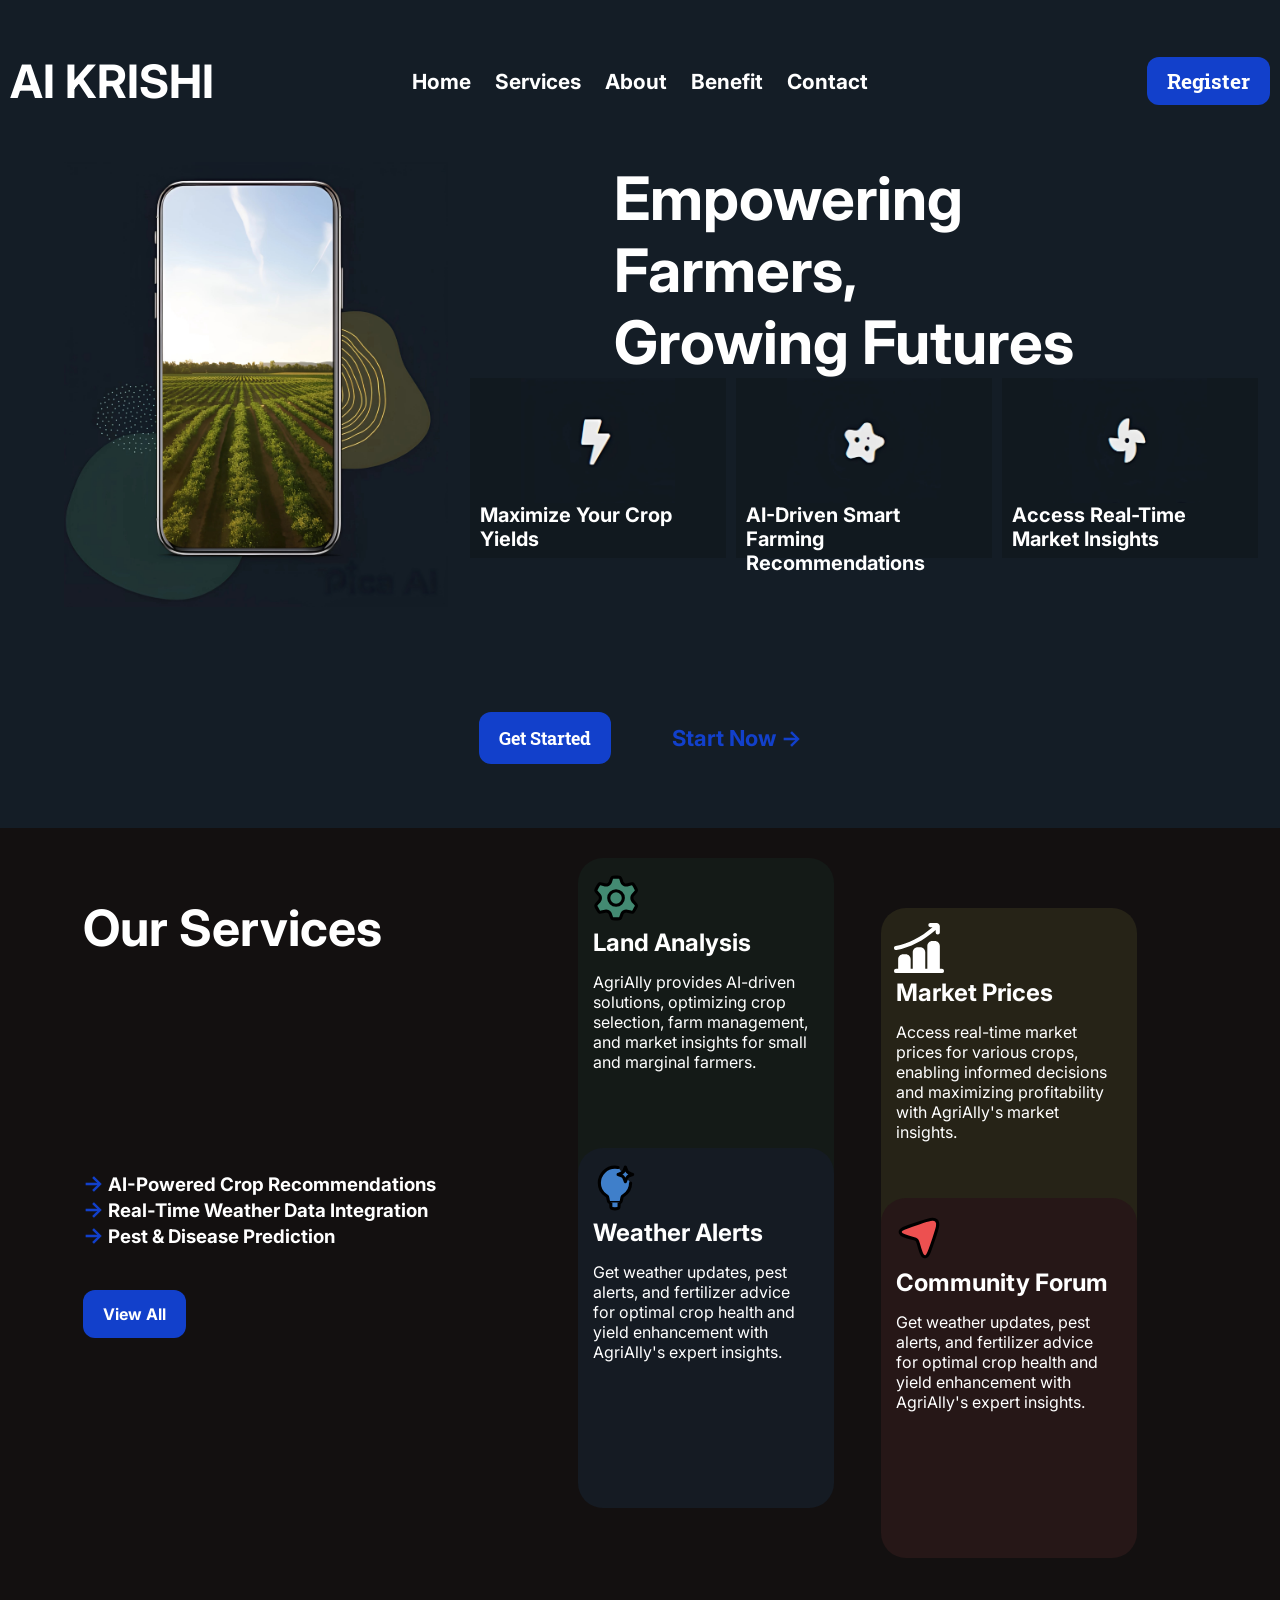
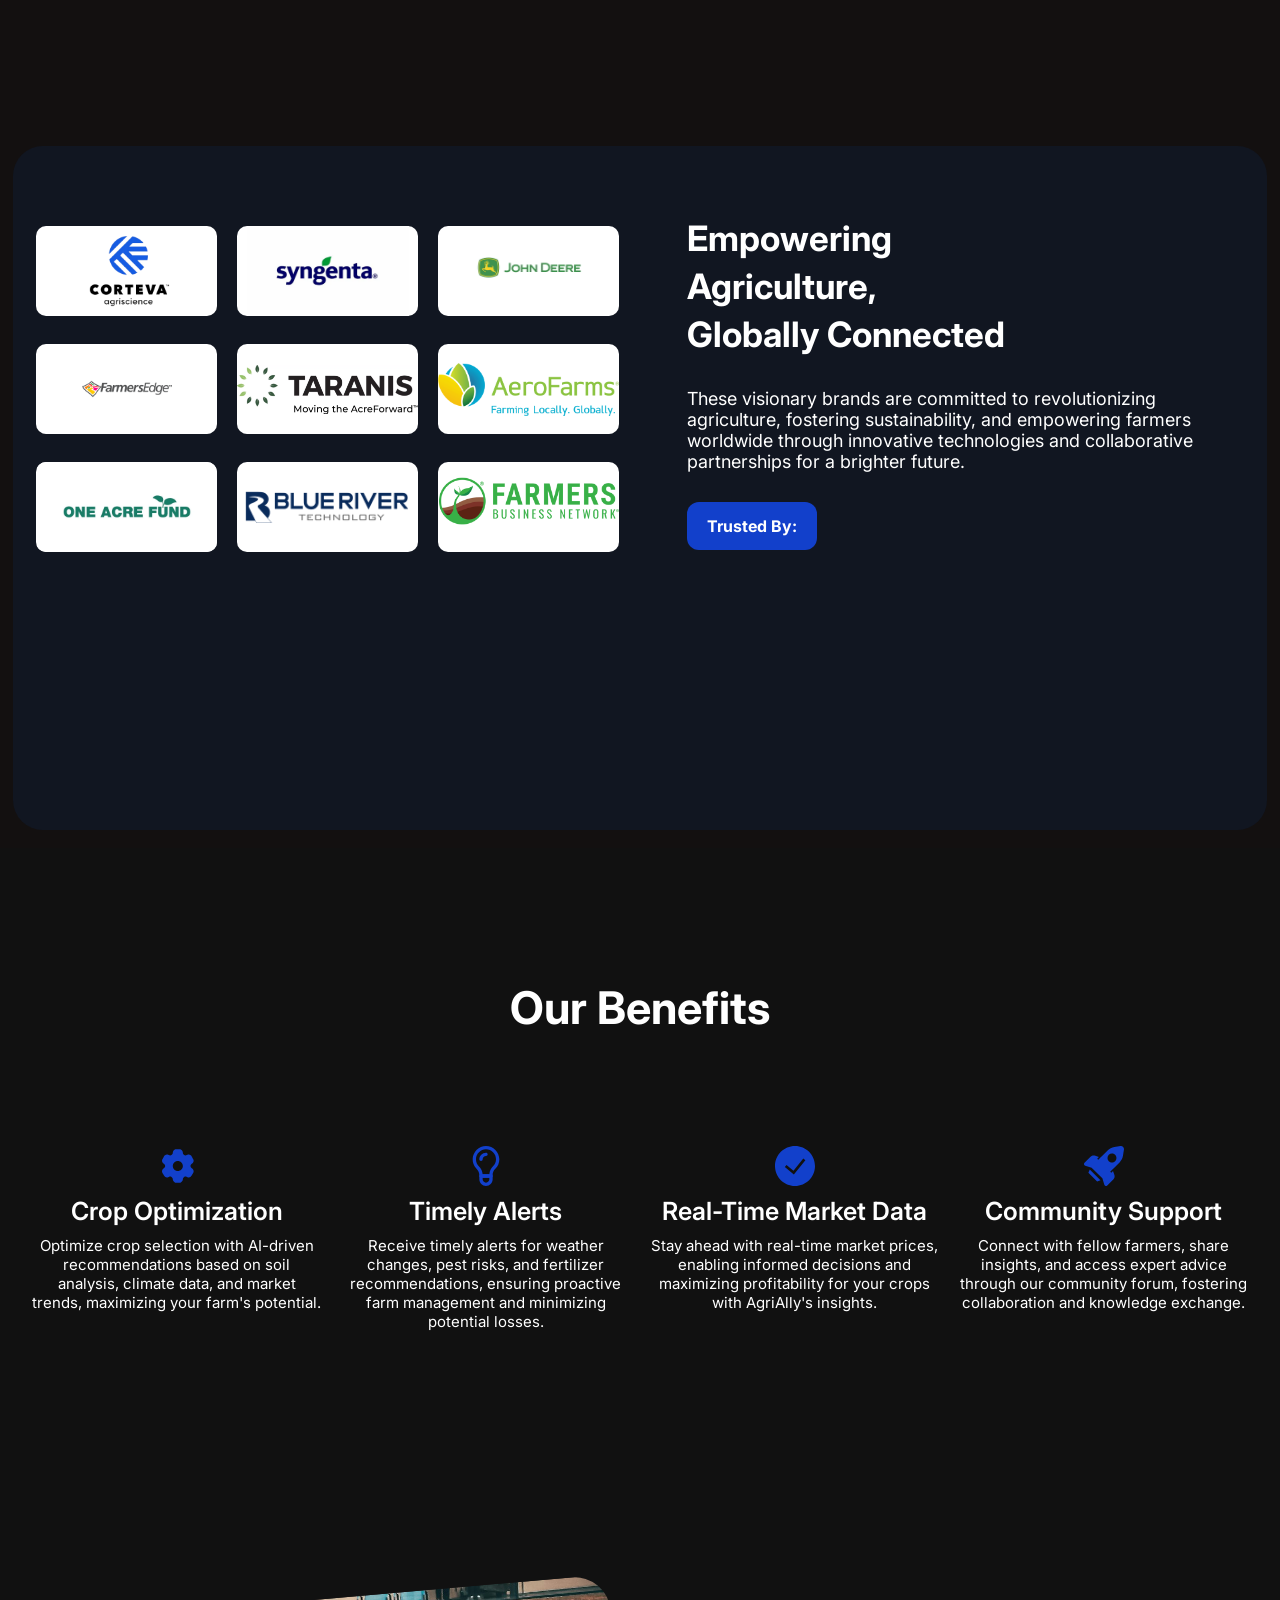
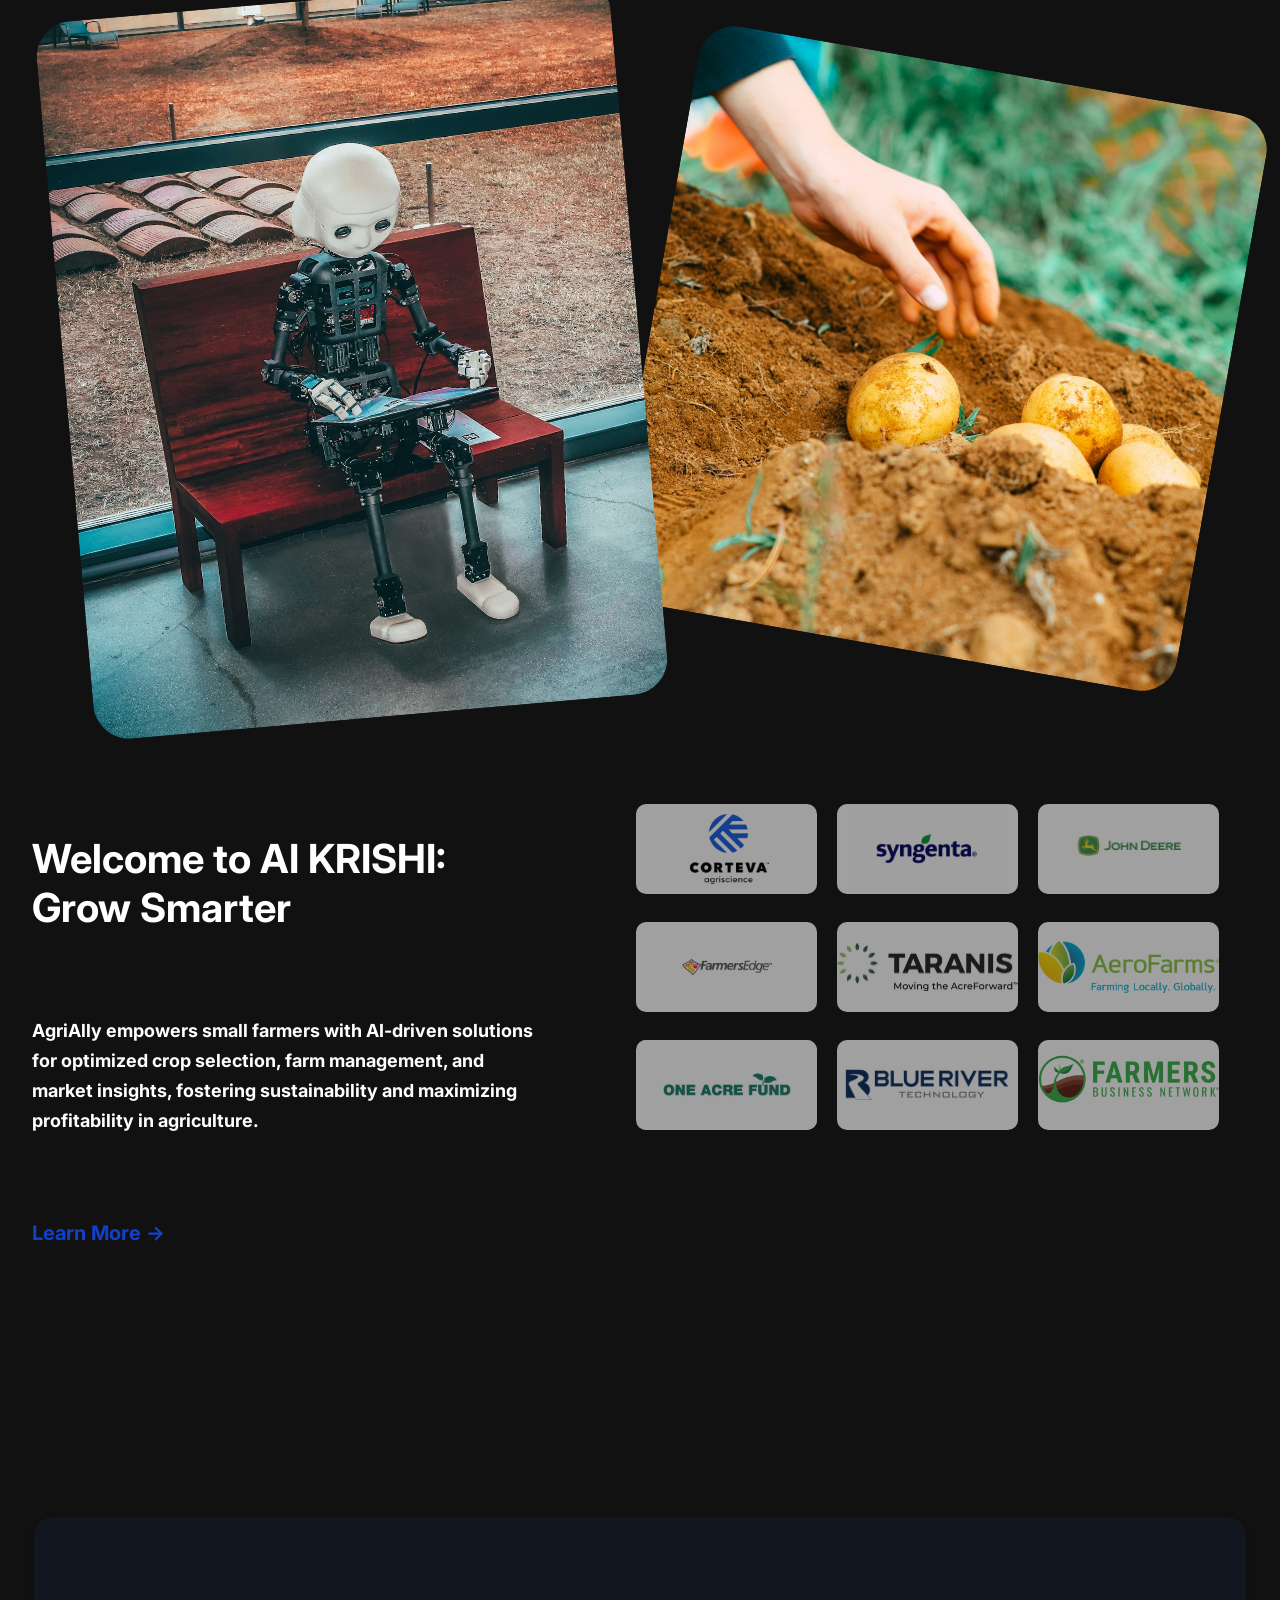
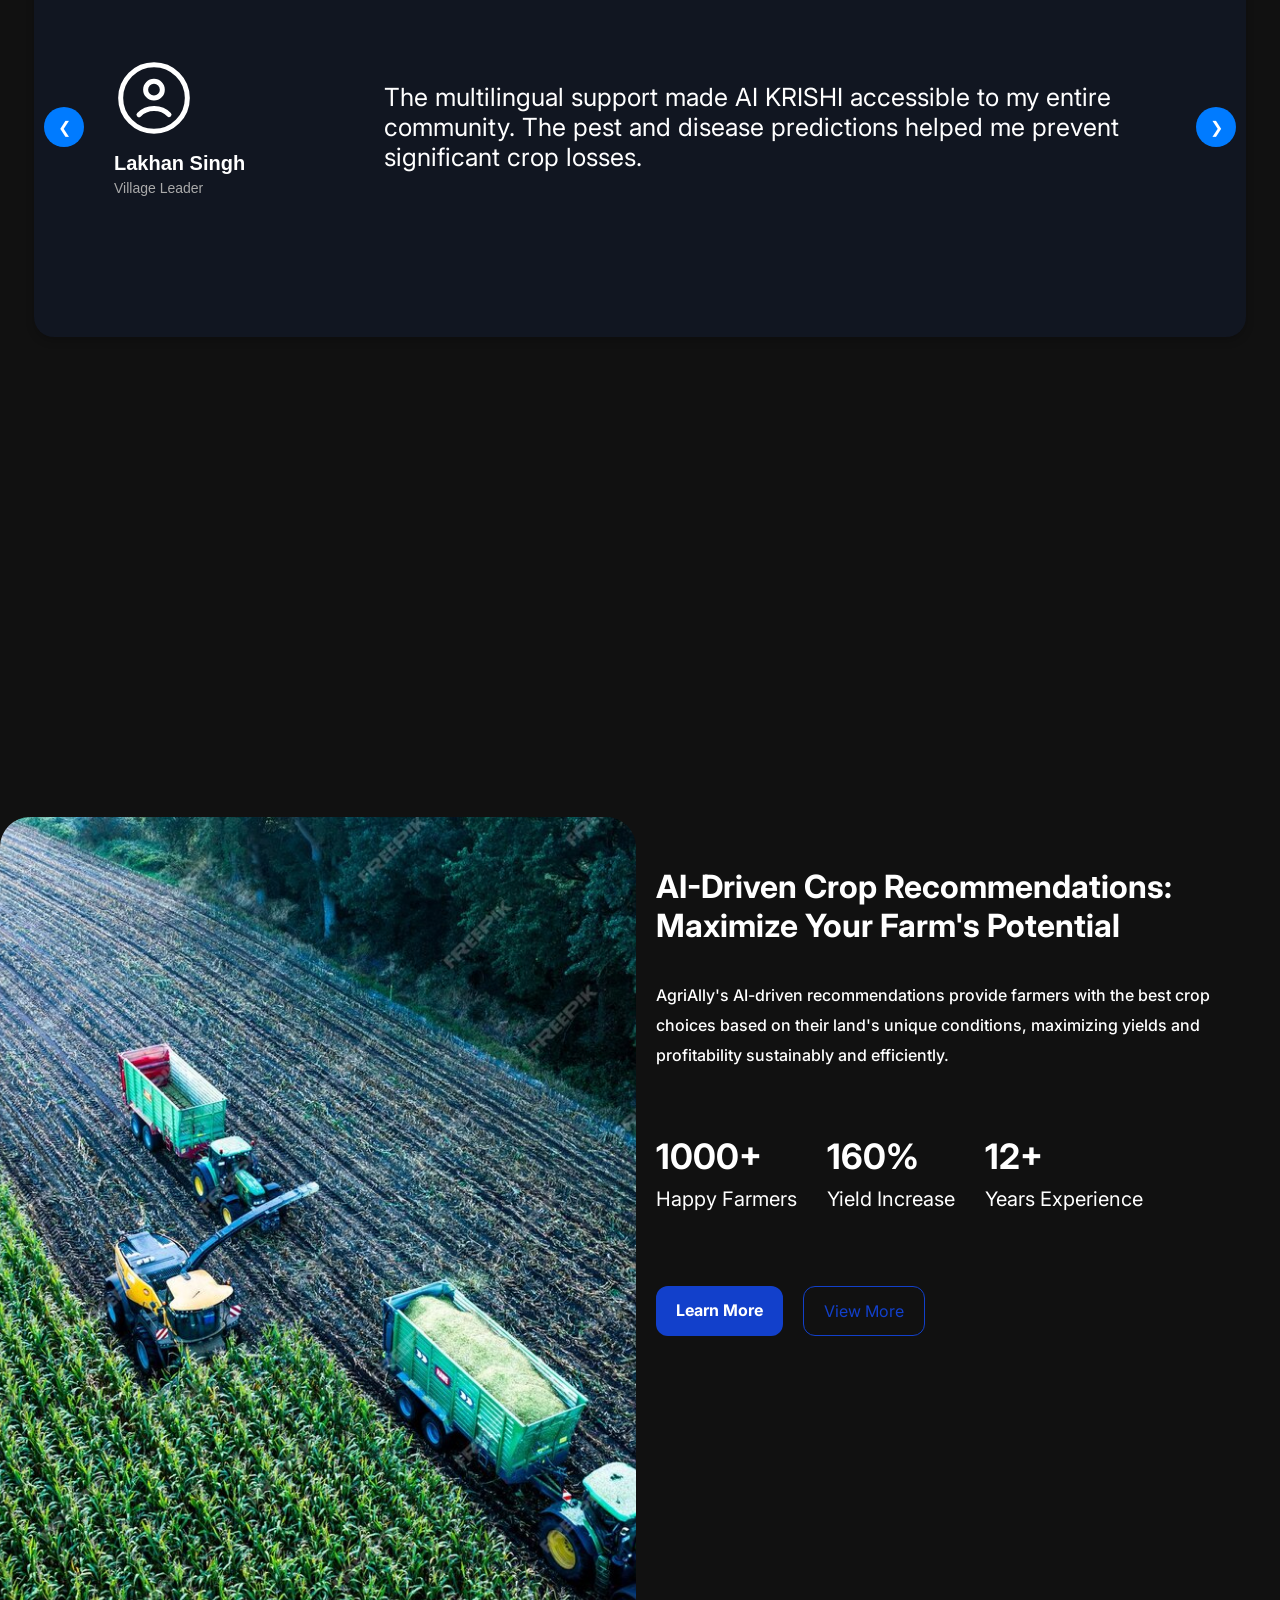
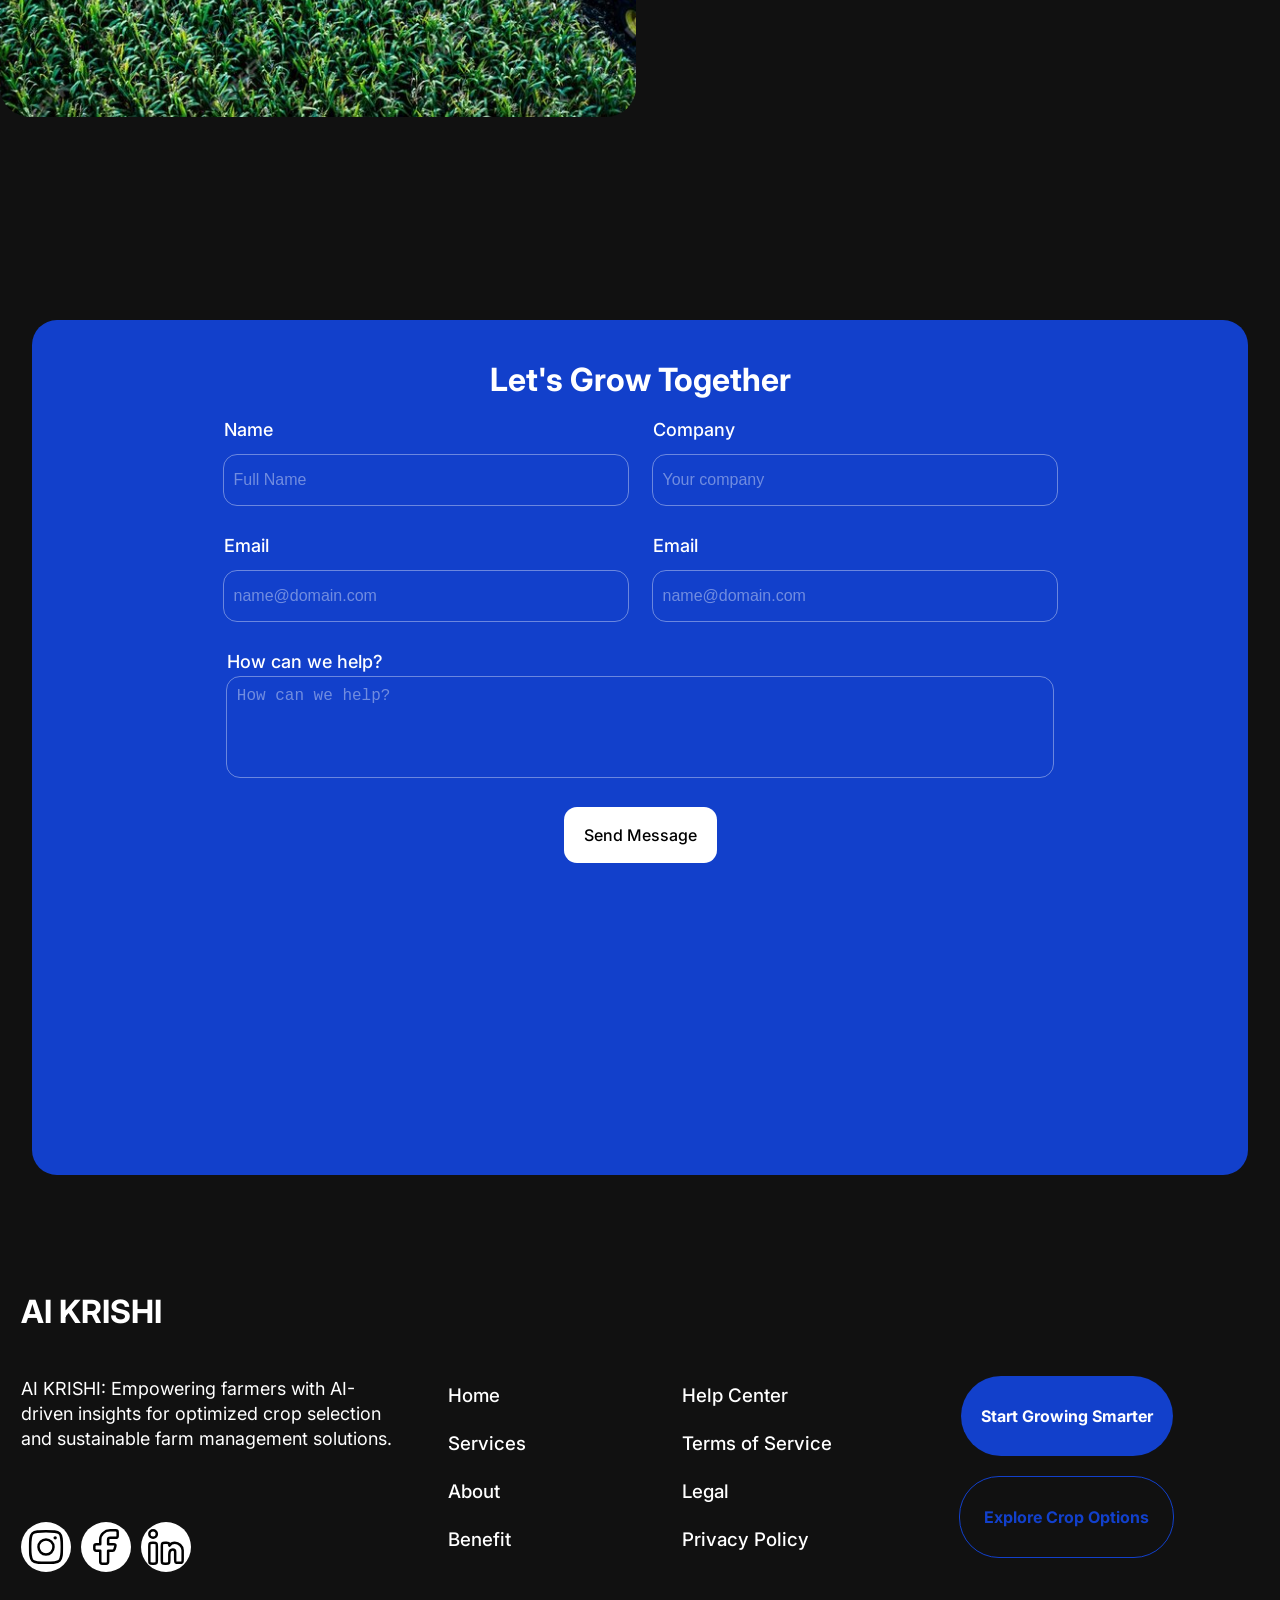
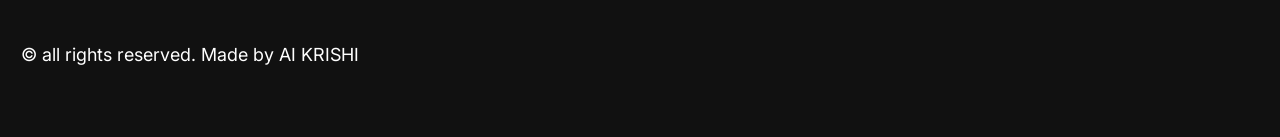
==== index.html @ e54b3f51 "Add files via upload" ====
<!DOCTYPE html>
<html lang="en">

<head>
    <meta charset="UTF-8">
    <meta name="viewport" content="width=device-width, initial-scale=1.0">
    <title>AI KRISHI</title>
    <link rel="stylesheet" href="style.css">
</head>

<body>
    <main>
        <header>
            <div class="logo">
                <h1>AI KRISHI</h1>
            </div>
            <nav class="navbar">
                <ul>
                    <li><a href="">Home</a></li>
                    <li><a href="">Services</a></li>
                    <li><a href="">About</a></li>
                    <li><a href="">Benefit</a></li>
                    <li><a href="">Contact</a></li>
                </ul>
            </nav>
            <div class="btn">
                <a href="login.html">Register</a>
            </div>
        </header>


        <section>
            <article class="main-img">
                <img src="homeimg (2).jpg" alt="">
            </article>

            <article class="operating">
                <h1>
                    <div class="tagline">
                        <span>Empowering</span>
                        <span>Farmers,</span>
                        <span>Growing Futures</span>
                    </div>
                </h1>

                <div class="options">
                    <div class="first-option">
                        <img src="thunder.png" alt="">

                        <p>Maximize Your Crop Yields</p>
                    </div>
                    <div class="second-option">
                        <img src="star.png" alt="">

                        <p>AI-Driven Smart Farming Recommendations</p>
                    </div>
                    <div class="third-option">
                        <img src="craft.png" alt="">
                        <p>Access Real-Time Market Insights</p>
                    </div>
                </div>
                <div class="start-now">
                    <div class="btn-2">
                        <a href="new/templates/index.html">Get Started</a>
                    </div>
                    <div class="arrow">
                        <a href="">Start Now -></a>
                    </div>
                </div>
            </article>
        </section>

    </main>

    <div class="main-2">
        <div class="container">
            <div class="section-1">
                <h1>Our Services</h1>
                <div class="description">
                    <h3><span class="pointer">-></span> AI-Powered Crop Recommendations</h3>
                    <h3><span class="pointer">-></span> Real-Time Weather Data Integration</h3>
                    <h3><span class="pointer">-></span> Pest & Disease Prediction</h3>
                </div>
                <a class="btn-3" href="">View All</a>

            </div>
            <div class="section-2">
                <div class="cards">
                    <div class="card-1">
                        <!-- style sbg from the svg file -->
                        <img src="setting.svg" alt="">
                        <h2>Land Analysis</h2>
                        <p>AgriAlly provides AI-driven solutions, optimizing crop selection, farm management, and market
                            insights for small and marginal farmers. </p>
                    </div>
                    <div class="card-2">
                        <img src="growth.svg" alt="" fill="white">
                        <h2>Market Prices </h2>
                        <p>Access real-time market prices for various crops, enabling informed decisions and maximizing
                            profitability with AgriAlly's market insights. </p>
                    </div>
                    <div class="card-3">
                        <img src="weather.svg" alt="">
                        <h2>Weather Alerts </h2>
                        <p>Get weather updates, pest alerts, and fertilizer advice for optimal crop health and yield
                            enhancement with AgriAlly's expert insights. </p>
                    </div>
                    <div class="card-4">
                        <img src="navigation.svg" alt="">
                        <h2>Community Forum </h2>
                        <p>Get weather updates, pest alerts, and fertilizer advice for optimal crop health and yield
                            enhancement with AgriAlly's expert insights. </p>
                    </div>
                </div>
            </div>
        </div>
    </div>

    <div class="main-3">
        <div class="partner-Container">
            <div class="img_container">
                <img src="partner1.png" alt="">
                <img src="partner2.webp" alt="">
                <img src="partner3.jpg" alt="">
                <img src="partner4.png" alt="">
                <img src="partner5.webp" alt="">
                <img src="partner6.png" alt="">
                <img src="partner7.webp" alt="">
                <img src="partner8.png" alt="">
                <img src="partner9.png" alt="">
            </div>
            <div class="content_part">
                <div class="tagline2">
                    <span>Empowering</span>
                    <span>Agriculture,</span>
                    <span>Globally Connected</span>
                </div>

                <p>These visionary brands are committed to revolutionizing agriculture, fostering sustainability, and
                    empowering farmers worldwide through innovative technologies and collaborative partnerships for a
                    brighter future. </p>
                <div class="btn-4">
                    <a href="">Trusted By: </a>
                </div>

            </div>
        </div>
    </div>

    <div class="main-4">
        <div class="m4-container">
            <h1>Our Benefits </h1>
            <div class="boxes">
                <div class="box">
                    <img src="optimization.svg" alt="">
                    <h1>Crop Optimization </h1>
                    <p>Optimize crop selection with AI-driven recommendations based on soil analysis, climate data, and
                        market trends, maximizing your farm's potential. </p>
                </div>
                <div class="box">
                    <img src="alert.svg" alt="">
                    <h1>Timely Alerts </h1>
                    <p>Receive timely alerts for weather changes, pest risks, and fertilizer recommendations, ensuring
                        proactive farm management and minimizing potential losses. </p>
                </div>
                <div class="box">
                    <img src="time.svg" alt="">
                    <h1>Real-Time Market Data </h1>
                    <p>Stay ahead with real-time market prices, enabling informed decisions and maximizing profitability
                        for your crops with AgriAlly's insights. </p>
                </div>
                <div class="box">
                    <img src="community.svg" alt="">
                    <h1>Community Support </h1>
                    <p>Connect with fellow farmers, share insights, and access expert advice through our community
                        forum, fostering collaboration and knowledge exchange. </p>
                </div>
            </div>
        </div>
        <div class="farming-img">
            <div class="first_img">
                <img src="robot.jpg" alt="">
            </div>
            <div class="second_img">
                <img src="soil.jpg" alt="">
            </div>
        </div>
        <div class="learn_more">
            <div class="left_section">
                <div class="heading_part">
                    <h1 class="heading-1">Welcome to AI KRISHI:</h1>
                    <h1 class="heading-2">Grow Smarter</h1>
                </div>
                <p>AgriAlly empowers small farmers with AI-driven solutions for optimized crop selection, farm
                    management, and market insights, fostering sustainability and maximizing profitability in
                    agriculture. </p>
                <a href="">Learn More -></a>
            </div>
            <div class="right_section">
                <div class="img_container2">
                    <img src="partner1.png" alt="">
                    <img src="partner2.webp" alt="">
                    <img src="partner3.jpg" alt="">
                    <img src="partner4.png" alt="">
                    <img src="partner5.webp" alt="">
                    <img src="partner6.png" alt="">
                    <img src="partner7.webp" alt="">
                    <img src="partner8.png" alt="">
                    <img src="partner9.png" alt="">
                </div>
            </div>
        </div>
        <div class="slider">
            <div class="slider-container">
                <button class="btn-5 btn-left" onclick="prevReview()">&#10094;</button>
                <div class="profile">
                    <img src="profile.svg" alt="User">
                    <h3 id="user-name">

                    </h3>
                    <p id="user-role">

                    </p>
                </div>
                <div class="review" id="review-text"></div>
                <button class="btn-5 btn-right" onclick="nextReview()">&#10095;</button>
            </div>

        </div>
        
    </div>

    <div class="main-5">
        <div class="recommendation">
            <div class="recommendation_image">
                <img src="Harvesting.jpg" alt="">
            </div>
            <div class="recommendation_content">
                <h1>AI-Driven Crop Recommendations: Maximize Your Farm's Potential </h1>
                <p>AgriAlly's AI-driven recommendations provide farmers with the best crop choices based on their land's
                    unique conditions, maximizing yields and profitability sustainably and efficiently. </p>
                <div class="statistics">
                    <div class="stats">
                        <h1>1000+ </h1>
                        <span> Happy Farmers </span>
                    </div>
                    <div class="stats">
                    <h1>160% </h1>
                        <span>Yield Increase </span>
                    </div>
                    <div class="stats">
                    <h1>12+</h1>
                    <span>Years Experience </span>
                    </div>
                   
                    
                </div>
                <div class="btn-6">
                     <a class="first-btn" href="">Learn More</a>
                     <a class="second-btn" href="">View More</a>
                 </div> 
            </div>
        </div>

        <div class="form">
            <div class="input">
                <h1>Let's Grow Together</h1>
                <form>
                    <div class="form-group">
                        <div class="input-box">
                            <label for="name">Name</label>
                            <input type="text" id="name" placeholder="Full Name">
                        </div>
                        <div class="input-box">
                            <label for="company">Company</label>
                            <input type="text" id="company" placeholder="Your company">
                        </div>
                    </div>
                    <div class="form-group">
                        <div class="input-box">
                            <label for="email1">Email</label>
                            <input type="email" id="email1" placeholder="name@domain.com">
                        </div>
                        <div class="input-box">
                            <label for="email2">Email</label>
                            <input type="email" id="email2" placeholder="name@domain.com">
                        </div>
                    </div>
                    <div class="textarea-box">
                        <label for="message">How can we help?</label>
                        <textarea id="message" placeholder="How can we help?"></textarea>
                    </div>
                    <button type="submit">Send Message</button>
                </form>
            </div>
        </div>
    </div>

    <footer>
        <div class="fleft">
            <h1>AI KRISHI </h1>
            <p>AI KRISHI: Empowering farmers with AI-driven insights for optimized crop selection and sustainable farm management solutions. </p>
            <div class="socials">
                <div class="media">
                <img src="insta.svg" alt="">

                </div>
                <div class="media">
                    <img src="facebook.svg" alt="">

                </div>
                <div class="media">
                    <img src="linkedin.svg" alt="">

                </div>
            </div>
            <p>&copy;  all rights reserved. Made by AI KRISHI </p>

        </div>
        <div class="fcenter">
            <div class="column-one">
                <h3>Home</h3>
                <h3>Services</h3>
                <h3>About</h3>
                <h3>Benefit</h3>
            </div>
            <div class="column-two">
                <h3>Help Center</h3>
                <h3>Terms of Service</h3>
                <h3>Legal</h3>
                <h3>Privacy Policy</h3>
            </div>
        </div>
        <div class="fright">
            <a class="fbtn-one" href="">Start Growing Smarter</a>
            <a class="fbtn-two" href="">Explore Crop Options</a>
        </div>
    </footer>
    <script src="script.js"></script>
</body>


</html>
---- style.css ----
@import url('https://fonts.googleapis.com/css2?family=Inter:ital,opsz,wght@0,14..32,100..900;1,14..32,100..900&family=Nerko+One&family=Roboto+Slab:wght@100..900&family=Rubik:ital,wght@0,300..900;1,300..900&display=swap');

* {
    padding: 0;
    margin: 0;

}

header {
    /* border: 2px solid black; */
    min-height: 18vh;
    /* width: 100vw; */
    display: flex;
    justify-content: space-around;
    align-items: center;
    /* font-family: "Roboto Slab"; */
    font-family: "Inter";
    /* gap: 10vw; */



}

.logo {
    color: white;
    font-size: 23px;
    position: absolute;
    left: 10px;

}

.navbar ul {
    display: flex;
    gap: 1.5rem;
    list-style: none;



}

.navbar ul li a {
    text-decoration: none;
    font-size: 1.3rem;
    color: white;
    font-weight: bold;

}

.btn {
    background-color: #1240cb;
    font-weight: bold;
    padding: 10px 20px;
    border: none;
    border-radius: 12px;
    text-decoration: none;
    position: absolute;
    right: 10px;


}

.btn a {
    text-decoration: none;
    font-family: "Roboto Slab";
    font-size: 1.3rem;
    color: white;

}

main {

    /* background-color: #101820; */
    background-color: #141d26;
    /* background-color: #11191f; */
    /* background-color: #131d26; */
    height: auto;
}

section {
    /* display: block; */
    /* border: 2px solid white; */
    height: auto;
    display: flex;
    justify-content: flex-end;

}

.main-img {
    /* border: 2px solid red; */
    height: 100%;
    width: 30vw;

}

.main-img img {
    width: 100%;
    height: 100%;
    object-fit: contain;
}

.operating {
    /* border: 2px solid green; */
    height: 100%;
    width: 65vw;
    color: white;
    display: flex;
    flex-direction: column;
    justify-content: space-around;

}

.tagline {
    /* border: 2px solid white; */
    width: 60%;
    display: flex;
    flex-direction: column;
    font-family: "Inter";
    font-size: 60px;
    margin: auto;
}


.options {
    width: 30vw;
    height: 30vh;
    /* border: 2px solid white; */
    width: 100%;
    display: flex;
    justify-content: center;
    gap: 10px;


}

.first-option {
    height: 20vh;
    width: 20vw;
    /* border: 2px solid firebrick; */
    background-color: #11191f;

    font-size: 20px;
    font-family: "Inter";
    font-weight: bold;
    /* text-align: center; */
}

.second-option {
    height: 20vh;
    width: 20vw;
    /* border: 2px solid firebrick; */
    background-color: #11191f;

    font-size: 20px;
    font-family: "Inter";
    font-weight: bold;
}


.third-option {
    height: 20vh;
    width: 20vw;
    /* border: 2px solid firebrick; */
    background-color: #11191f;
    font-size: 20px;
    font-family: "Inter";
    font-weight: bold;
}

.first-option img,
.second-option img,
.third-option img {
    width: 60%;
    display: block;
    margin: 0 auto;
    object-fit: cover;
}

.first-option p,
.second-option p,
.third-option p {
    margin: 0 10px;
}

.start-now {

    /* border: 2px solid red; */
    width: 30vw;
    height: 20vh;
    /* margin-top: 10px; */
    display: flex;
    align-items: center;
    justify-content: space-around;
    /* gap: 25px; */


}

.btn-2 {
    /* background-color: #0D6EFD; */
    background-color: #1240cb;
    font-weight: bold;
    padding: 14px 20px;
    border: none;
    border-radius: 12px;
    text-decoration: none;
    /* width: auto;
    height: auto; */

}

.btn-2 a {
    text-decoration: none;
    font-family: "Roboto Slab";
    font-size: 18px;
    color: white;
    /* text-align: center; */


}

.arrow a {
    /* color: #0D6EFD; */
    color: #1240cb;
    text-decoration: none;
    font-size: 22px;
    font-family: "Inter";
    font-weight: bold;
}

.main-2 {
    /* border: 2px solid red; */
    height: 100%;
    width: 100%;
    background-color: #131010;
    display: flex;
    justify-content: center;
    align-items: center;

}

.container {
    /* border: 2px solid white; */
    height: 100vh;
    width: 95%;
    /* margin: auto; */
    display: flex;
    justify-content: space-evenly;
}

.section-1 {
    /* border: 2px solid blue; */
    height: 60%;
    width: 30vw;
    display: flex;
    flex-direction: column;
    position: relative;
}

.section-1 h1 {
    position: absolute;
    top: 70px;
    color: white;
    font-family: "Inter";
    font-size: 50px;
}

.description {
    /* border: 2px solid yellow; */
    position: absolute;
    bottom: 120px;
}

.pointer {
    color: #1240cb;
    font-family: "Inter";
    font-size: 22px;
}

.section-1 h3 {
    color: white;
    font-family: "Inter";
}

.btn-3 {
    background-color: #1240cb;
    font-weight: bold;
    padding: 14px 20px;

    border: none;
    border-radius: 12px;
    text-decoration: none;
    font-family: "Inter";
    color: white;
    /* width: 18%; */
    /* display: inline-block; */
    position: absolute;
    /* top: 100px; */
    bottom: 30px;

}

.section-2 {
    /* border: 2px solid blue; */
    height: 100vh;
    width: 53vw;
}

.cards {
    position: relative;


}

.card-1 {
    position: absolute;
    top: 30px;
    left: 60px;
    /* border: 2px solid orchid; */
    width: 20vw;
    height: 40vh;
    border-radius: 25px;
    display: flex;
    flex-direction: column;
    gap: 15px;
    background-color: #141a17;
    /* background-color: #161d1a; */


}


.card-2 {
    position: absolute;
    right: 60px;
    top: 80px;
    /* border: 2px solid orchid; */
    width: 20vw;
    height: 40vh;
    border-radius: 25px;
    display: flex;
    flex-direction: column;
    gap: 15px;
    background-color: #262317;
    /* background-color: #222015; */

}

.card-3 {
    position: absolute;
    top: 320px;
    left: 60px;
    /* border: 2px solid orchid; */
    width: 20vw;
    height: 40vh;
    border-radius: 25px;
    display: flex;
    flex-direction: column;
    gap: 15px;
    background-color: #151b23;

}

.card-4 {
    position: absolute;
    right: 60px;
    top: 370px;
    /* border: 2px solid orchid; */
    width: 20vw;
    height: 40vh;
    border-radius: 25px;
    display: flex;
    flex-direction: column;
    gap: 15px;
    background-color: #261717;
}

.card-1 img,
.card-2 img,
.card-3 img,
.card-4 img {
    height: 50px;
    width: 50px;
    position: relative;
    top: 15px;
    left: 13px;
}

.card-1 h2,
.card-2 h2,
.card-3 h2,
.card-4 h2 {
    color: white;
    font-family: "Inter";
    position: relative;
    left: 15px;
    top: 5px;

}

.card-1 p,
.card-2 p,
.card-3 p,
.card-4 p {
    color: white;
    font-family: "Inter";
    position: relative;
    left: 15px;
    top: 5px;
    width: 85%;


}

.main-3 {
    height: 80vh;
    width: 100%;
    /* border: 2px solid blue; */
    display: flex;
    align-items: center;
    background-color: #131010;

}

.partner-Container {
    /* border: 2px solid white; */
    height: 95%;
    width: 98%;
    margin: auto;
    background-color: #111621;
    border-radius: 30px;
    display: flex;
    justify-content: space-around;
    align-items: center;
}

.img_container {
    /* border: 2px solid white; */
    width: 50%;
    height: 80%;

}

.content_part {
    /* border: 2px solid white; */
    width: 45%;
    height: 80%;
    display: flex;
    flex-direction: column;
    /* justify-content: space-evenly; */
    gap: 30px;
}

.img_container img {
    background-color: white;
    height: 90px;
    width: 181px;
    object-fit: contain;
    border-radius: 10px;
    margin: 12px 8px;
}

.tagline2 {
    font-family: "Inter";
    font-weight: bold;
    color: white;
    width: 60%;
    display: flex;
    flex-direction: column;
    font-size: 35px;
    line-height: 48px;
    /* margin: auto; */
}

.content_part p {
    font-family: "Inter";
    color: white;
    font-size: large;
}

.btn-4 {
    background-color: #1240cb;
    font-weight: bold;
    padding: 14px 20px;
    border: none;
    border-radius: 12px;
    display: inline-block;
    width: 90px;
}

.btn-4 a {
    text-decoration: none;
    font-family: "Inter";
    color: white;
}

.main-4 {
    min-height: 100vh;
    width: 100%;
    /* border: 2px solid blue; */
    background-color: #111111;
    display: flex;
    flex-direction: column;
    /* position: relative; */


}

.m4-container {
    width: 95%;
    /* Height in % only work when the defined container have a parent container */
    height: 80vh;
    /* border: 2px solid white; */
    margin: auto;
    display: flex;
    flex-direction: column;
    justify-content: space-evenly;

    /* gap: 50px; */
}

.m4-container h1 {
    color: white;
    font-family: "Inter";
    text-align: center;
    font-size: 45px;

}

.boxes {
    display: flex;
    /* align-items: center; */
    justify-content: center;
    gap: 20px;
    position: relative;
    bottom: 20px;
}

.box {
    /* border: 2px solid white; */
    width: 30vw;
    height: 30vh;
    display: flex;
    justify-items: center;
    flex-direction: column;
    align-items: center;
    gap: 10px;
}

.box img {
    height: 40px;
    width: 40px;
}

.box h1 {
    color: white;
    font-size: 25px;
    font-family: "Inter";
    text-align: center;
    font-weight: 600;
}

.box p {
    color: white;
    font-size: 15px;
    font-family: "Inter";
    text-align: center;

}

.farming-img {
    height: auto;
    width: 100%;
    /* border: 2px solid red; */
    margin: auto;
    display: flex;
    align-items: center;
    justify-content: center;
    /* gap: 30px; */

}

.first_img {
    width: 45%;
    height: 100%;
    /* border: 2px solid yellow; */
    z-index: 2;
    object-fit: cover;
    padding: 30px;

}

.first_img img {
    height: auto;
    max-width: 100%;
    border-radius: 36px;
    rotate: -5deg;

}

.second_img {
    width: 45%;
    height: 30%;
    z-index: 1;
    position: relative;
    left: -20px;
    /* border: 2px solid yellow; */
    /* overflow: hidden; */
}

.second_img img {
    height: 65vh;

    width: 100%;
    object-fit: cover;
    border-radius: 36px;
    rotate: 10deg;

}

.learn_more {
    /* border: 2px solid blue; */
    height: 85vh;
    display: flex;
    /* align-items: center; */
    justify-content: space-around;
}

.left_section {
    /* border: 2px solid white; */
    height: 55vh;
    width: 40vw;
    position: relative;
    top: 40px;
    display: flex;
    flex-direction: column;
    justify-content: space-around;
}

.right_section {
    /* border: 2px solid red; */
    height: 55vh;
    width: 50vw;
    position: relative;
    top: 40px;
}

.heading-1 {
    color: white;
    font-size: 40px;
    font-family: "Inter";
    font-weight: bold;

}

.heading-2 {
    color: white;
    font-size: 40px;
    font-family: "Inter";
    font-weight: bold;
}

.left_section p {
    color: white;
    font-family: "Inter";
    line-height: 30px;
    font-weight: bold;
    font-size: 18px;

}

.left_section a {
    color: #1240cb;
    font-size: 20px;
    font-family: "Inter";
    font-weight: bold;
    text-decoration: none;
    position: relative;
    bottom: 0;
}

.img_container2 {
    /* border: 2px solid blue; */
    height: 100%;
}

.img_container2 img {
    background-color: white;
    height: 90px;
    width: 181px;
    object-fit: contain;
    border-radius: 10px;
    margin: 12px 8px;
    position: relative;
    left: 20px;
    opacity: 0.6;

}

.slider {
    font-family: Arial, sans-serif;
    display: flex;
    justify-content: center;
    /* align-items: center; */
    height: 100vh;
    background-color: #111111;
    margin: 0;
    /* border: 2px solid white; */
}

.slider-container {
    /* border: 2px solid blue; */
    width: 90%;
    height: 40%;
    background: #111621;
    padding: 30px;
    border-radius: 20px;
    box-shadow: 0 4px 8px rgba(0, 0, 0, 0.2);
    text-align: center;
    position: relative;
    color: #ffffff;
    display: flex;
    align-items: center;
}

.profile {
    text-align: left;
    width: 30%;  
      position: relative;
    left: 50px;
}

.profile img {
    width: 80px;
    height: 80px;
    border-radius: 50%;
}

.profile h3 {
    margin: 10px 0 5px;
    font-size: 20px;
}

.profile p {
    margin: 0;
    font-size: 14px;
    color: #aaa;
}

.review {
    width: 70%;
    font-size: 25px;
    text-align: left;
    padding-left: 20px;
    position: relative;
    right: 40px;
    font-family: "Inter";
}

.review.hidden {
    display: none;
}

.btn-5 {
    padding: 10px;
    border: none;
    /* background: #007BFF; */
    background: #007BFF;
    color: white;
    cursor: pointer;
    border-radius: 50%;
    width: 40px;
    height: 40px;
    position: absolute;
}

.btn-left {
    left: 10px;
}

.btn-right {
    right: 10px;
}

.btn-5:hover {
    background: #0056b3;
}
.recommendation{
    /* border: 2px solid red; */
    height: 100vh;
    width : 98vw;
    display: flex;
    
    

}
.recommendation_image{
    /* border: 2px solid white; */
    height: 100vh ;
    width: 55%;
    border-radius: 30px;
    overflow: hidden;

}
.recommendation_image img{
    height: 100%;
    width: 100%;
    object-fit: cover;

}
.recommendation_content{
    /* border: 2px solid white; */
    height: auto ;
    width: 50%;
    padding: 20px 20px;
    display: flex;
    flex-direction: column;
    gap: 25px;
    
}
.recommendation_content h1{
    color: white;
    font-family: "Inter";
    /* text-align: center; */
    font-size: 32px;
    position: relative;
    top: 30px;
}
.recommendation_content p{
    color: white;
    font-family: "Inter";
    /* font-size: 16px; */
    line-height: 30px;
    font-weight: 500;
    position: relative;
    top: 40px;
}

.statistics{
    display: flex;
    gap: 30px;
}
.stats{
    display: flex;
    flex-direction: column;
    gap: 40px;
    position: relative;
    top: 50px;
}
.stats h1{
    color: white;
    
    font-size: 35px;
    font-family: "Inter";
    font-weight: bold;
    
}
.stats span{
    font-size: 10px;
    color: white;
    font-size: 20px;
    font-family: "Inter";
    
}
.btn-6{
    position: relative;
    top: 100px;
    display: flex;
    gap: 20px;
}
.first-btn{
    background-color: 
    #1240cb;
    font-weight: bold;
    padding: 14px 20px;
    border: none;
    border-radius: 12px;
    color: white;
    text-decoration: none;
    font-family: "Inter";
}
.second-btn{
    border: 1px solid #1240cb;
    color: #1240cb;
    text-decoration: none;
    border-radius: 12px;
    padding: 14px 20px;
    font-family: "Inter";


}

.main-5{
    height: auto;
    width: 100%;
    /* border: 2px solid blue; */
    background-color: #111111;
    /* border: 2px solid white; */
    display: flex;
    flex-direction: column;
    gap: 20vh;
}

.form{
    height: 100vh;
    /* width: 100vw; */
    /* border: 2px solid yellow; */
    display: flex;
    align-items: center;
    justify-content: center;
}
.input{
    height: 95%;
    width: 95%;
    /* border: 2px solid red; */
    /* margin: auto; */
    background-color: #1240cb;
    border-radius: 25px;
}


/* Heading */
.input h1 {
    color: white;
    text-align: center;
    font-family: "Inter";
    position: relative;
    top: 40px;
}
form{
    position: relative;
    top: 60px;
    display: flex; 
    flex-direction: column;
    /* border: 2px solid red; */
    align-items: center;
    gap: 30px;
}
.form-group {
    display: flex;
    gap: 25px;
}

.input-box {
    display: flex;
    flex-direction: column;
    flex: 1;
    gap: 10px;
}

/* Labels */
label {
    /* text-align: left; */
    font-size: 14px;
    margin-bottom: 5px;
    color: white;
    font-family: "Inter";
    font-size: 18px;
    font-weight: 500;

}

/* Input Fields */
input, textarea {
    
    
    padding: 10px;
    border: none;
    border-radius: 13px;
    font-size: 16px;
    outline: none;
    background: #1240cb;
    color: white;
    width: 30vw;
    height: 30px;
    outline: 1px solid rgba(255, 255, 255, 0.372);
}

/* Placeholder Color */
input::placeholder,
textarea::placeholder {
    color: rgba(255, 255, 255, 0.4);
}

/* Textarea */
.textarea-box {
    display: flex;
    flex-direction: column;
}

textarea {
    height: 80px;
    width: 63vw;
    resize: none;
    
}

/* Submit Button */

button {
    background-color: white;
    color: black;
    padding: 18px 20px;

    font-size: 16px;
    border: none;
    border-radius: 13px;
    cursor: pointer;
    font-weight: 500;
    font-family: "Inter";
    
}

button:hover {
    background-color: #e0e0e0;
}

footer{
background-color: #111111;
display: flex;
justify-content: space-around;
}

.fleft{
    width: 30vw;
    height: 60vh;
    /* border: 2px solid white ; */
    color: white;
    display: flex;
    flex-direction: column;
    justify-content: space-evenly;

}
.fleft h1{
    font-family: "Inter";
    position: relative;
    top: 25px;
}
.fleft p{
    font-family: "Inter";
    line-height: 25px;
    /* position: relative; */
    font-size: 18px;
    
}
.socials{
    display: flex;
    gap: 10px;
}
.media{
    background-color: white;
    height: 50px;
    width: 50px;
    border-radius: 50%;
    display: flex;
    align-items: center;
    justify-content: center;
}
.media img{
    /* object-fit: contain; */
    height: 40px;
    width: 40px;
}

.fcenter{
    width: 30vw;
    height: 60vh;
    /* border: 2px solid white; */
    color: white;
    font-family: "Inter";
    display: flex;
    justify-content: space-between;
    align-items: center;
    
}
.fcenter h3{
    font-weight: 500; 
}
.column-one{
     display: flex;
     flex-direction: column;
     gap: 25px;
}
.column-two{
     display: flex;
     flex-direction: column;
     gap: 25px;
}

.fright{
    width: 30vw;
    height: 60vh;
    /* border: 2px solid white; */
    display: flex;
    flex-direction: column;
    align-items: center;
    justify-content: center;
    gap: 20px;
}
.fbtn-one{
    background-color: 
    #1240cb;
    font-weight: bold;
    padding: 30px 20px;
    border: none;
    border-radius: 40px;
    color: white;
    text-decoration: none;
    font-family: "Inter";
    
}
.fbtn-two{
    border: 1px solid #1240cb;
    color: #1240cb;
    text-decoration: none;
    border-radius: 40px;
    padding: 30px 24px;
    font-family: "Inter";
    font-weight: bold;
}
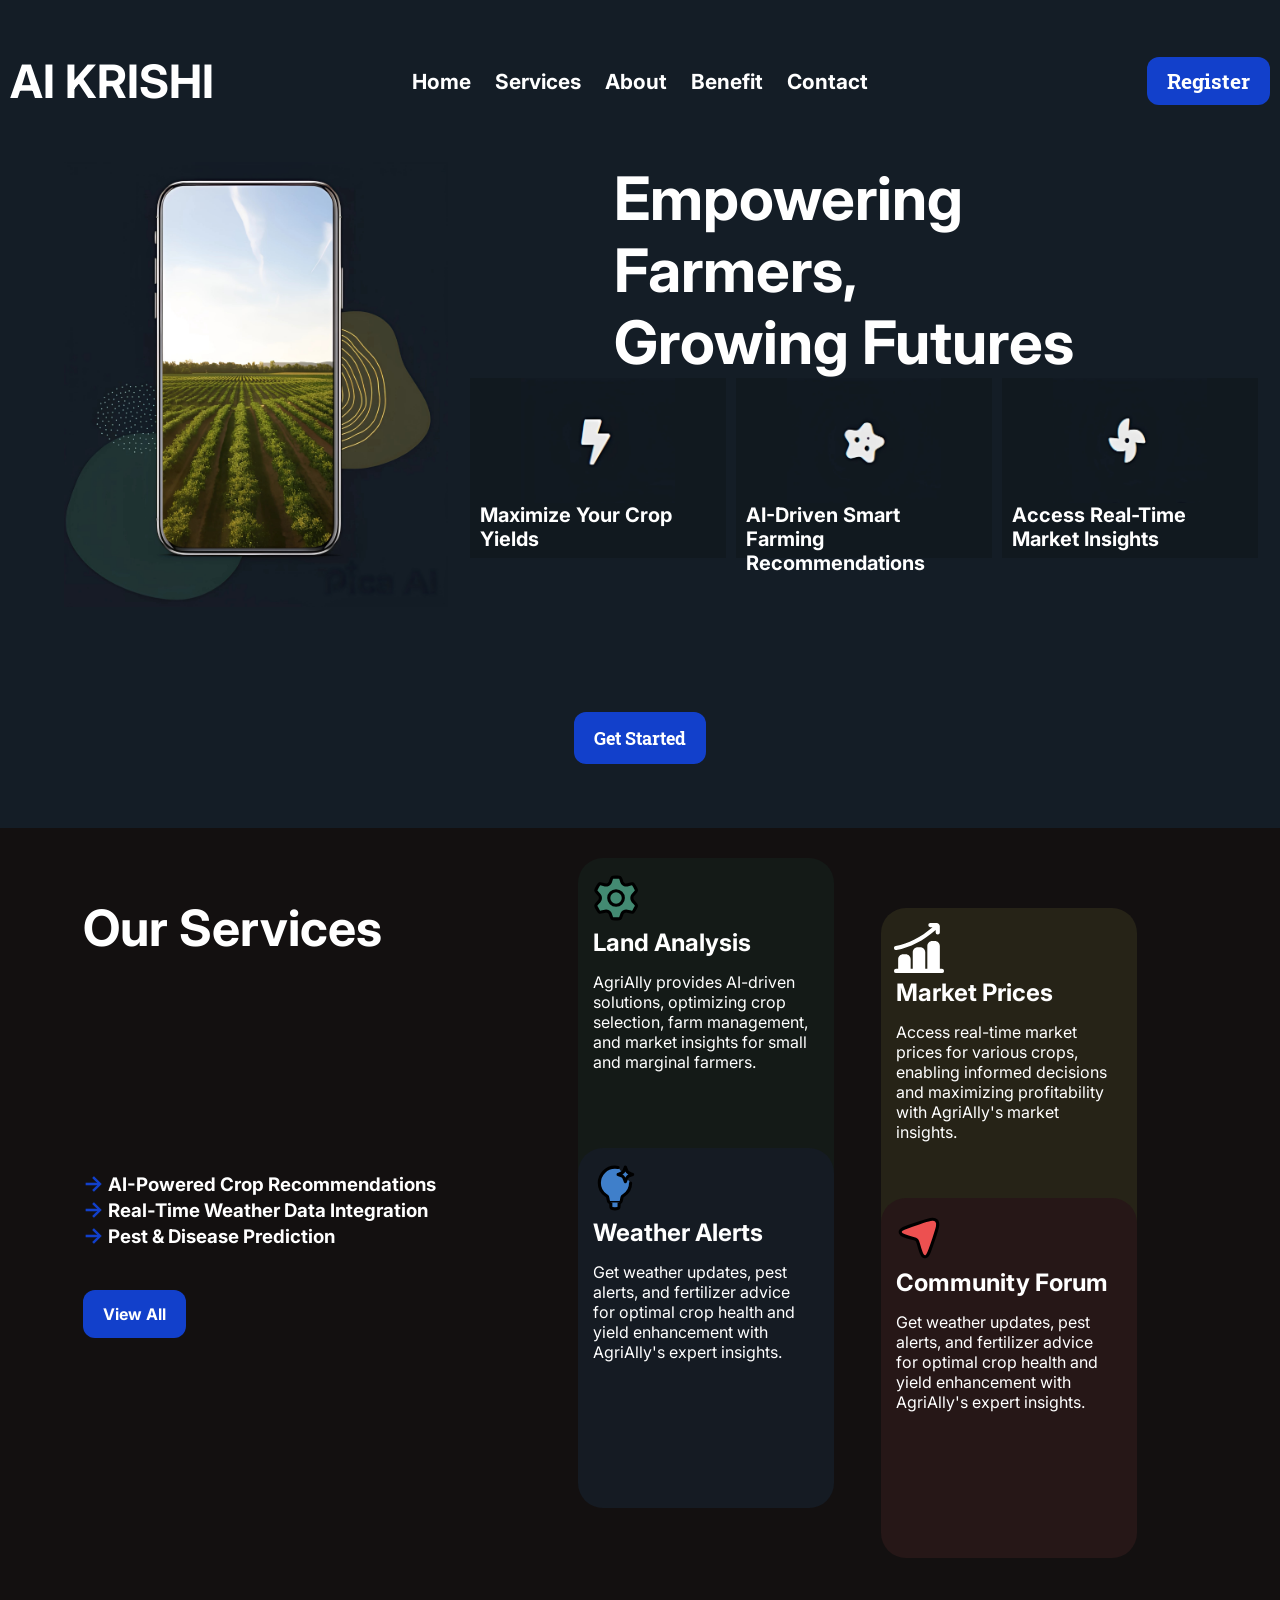
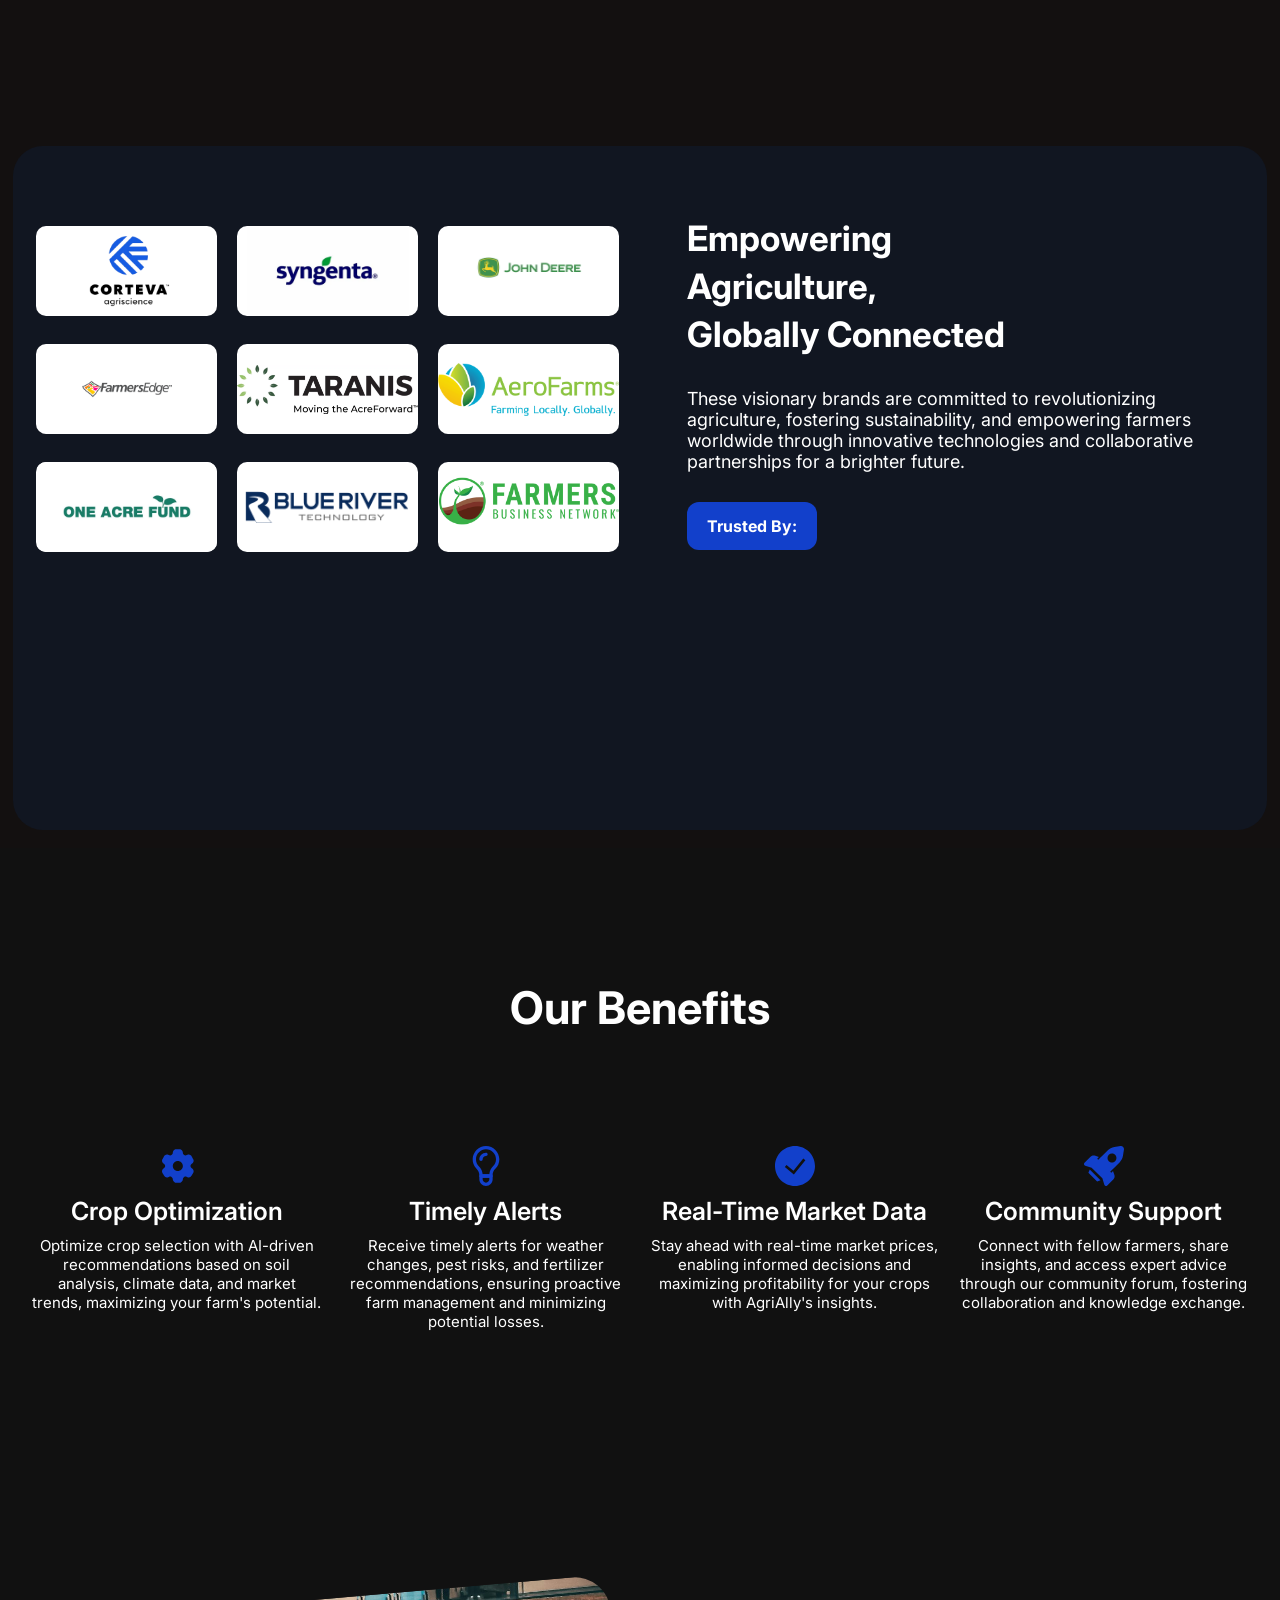
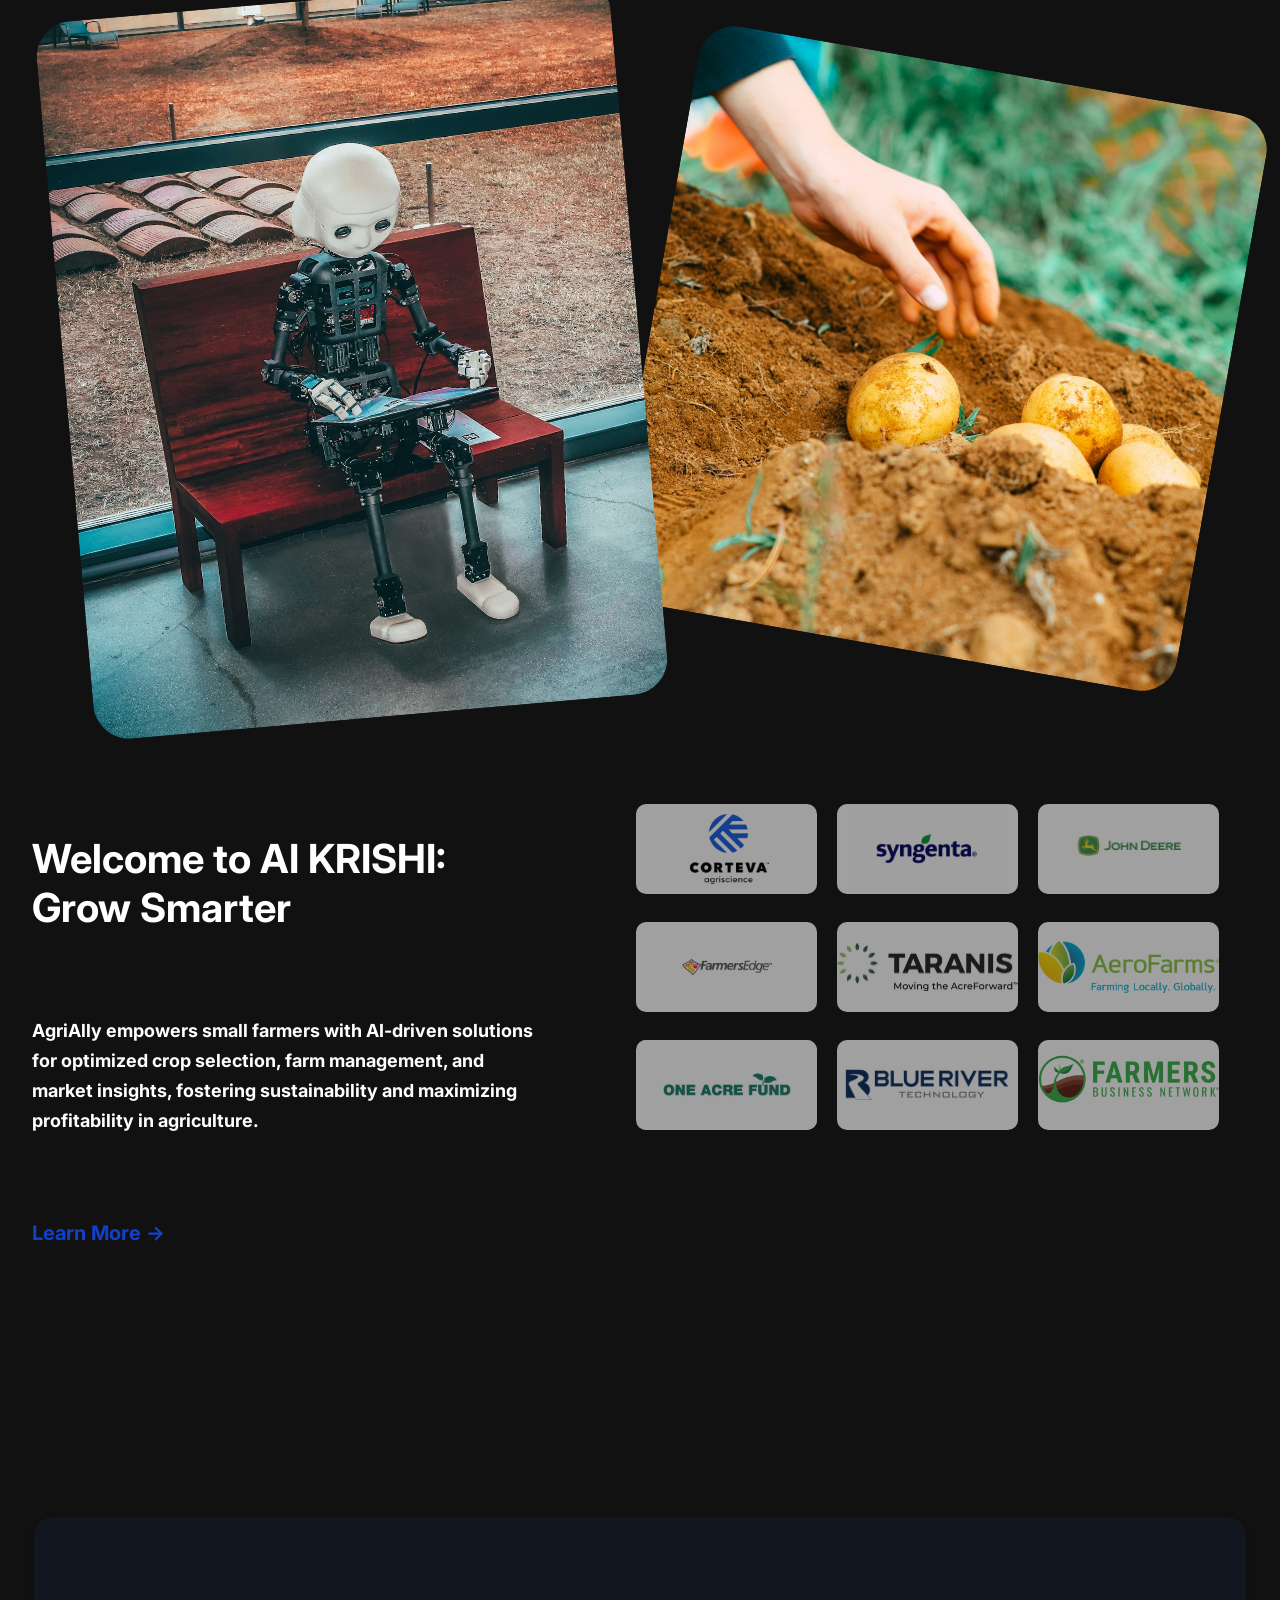
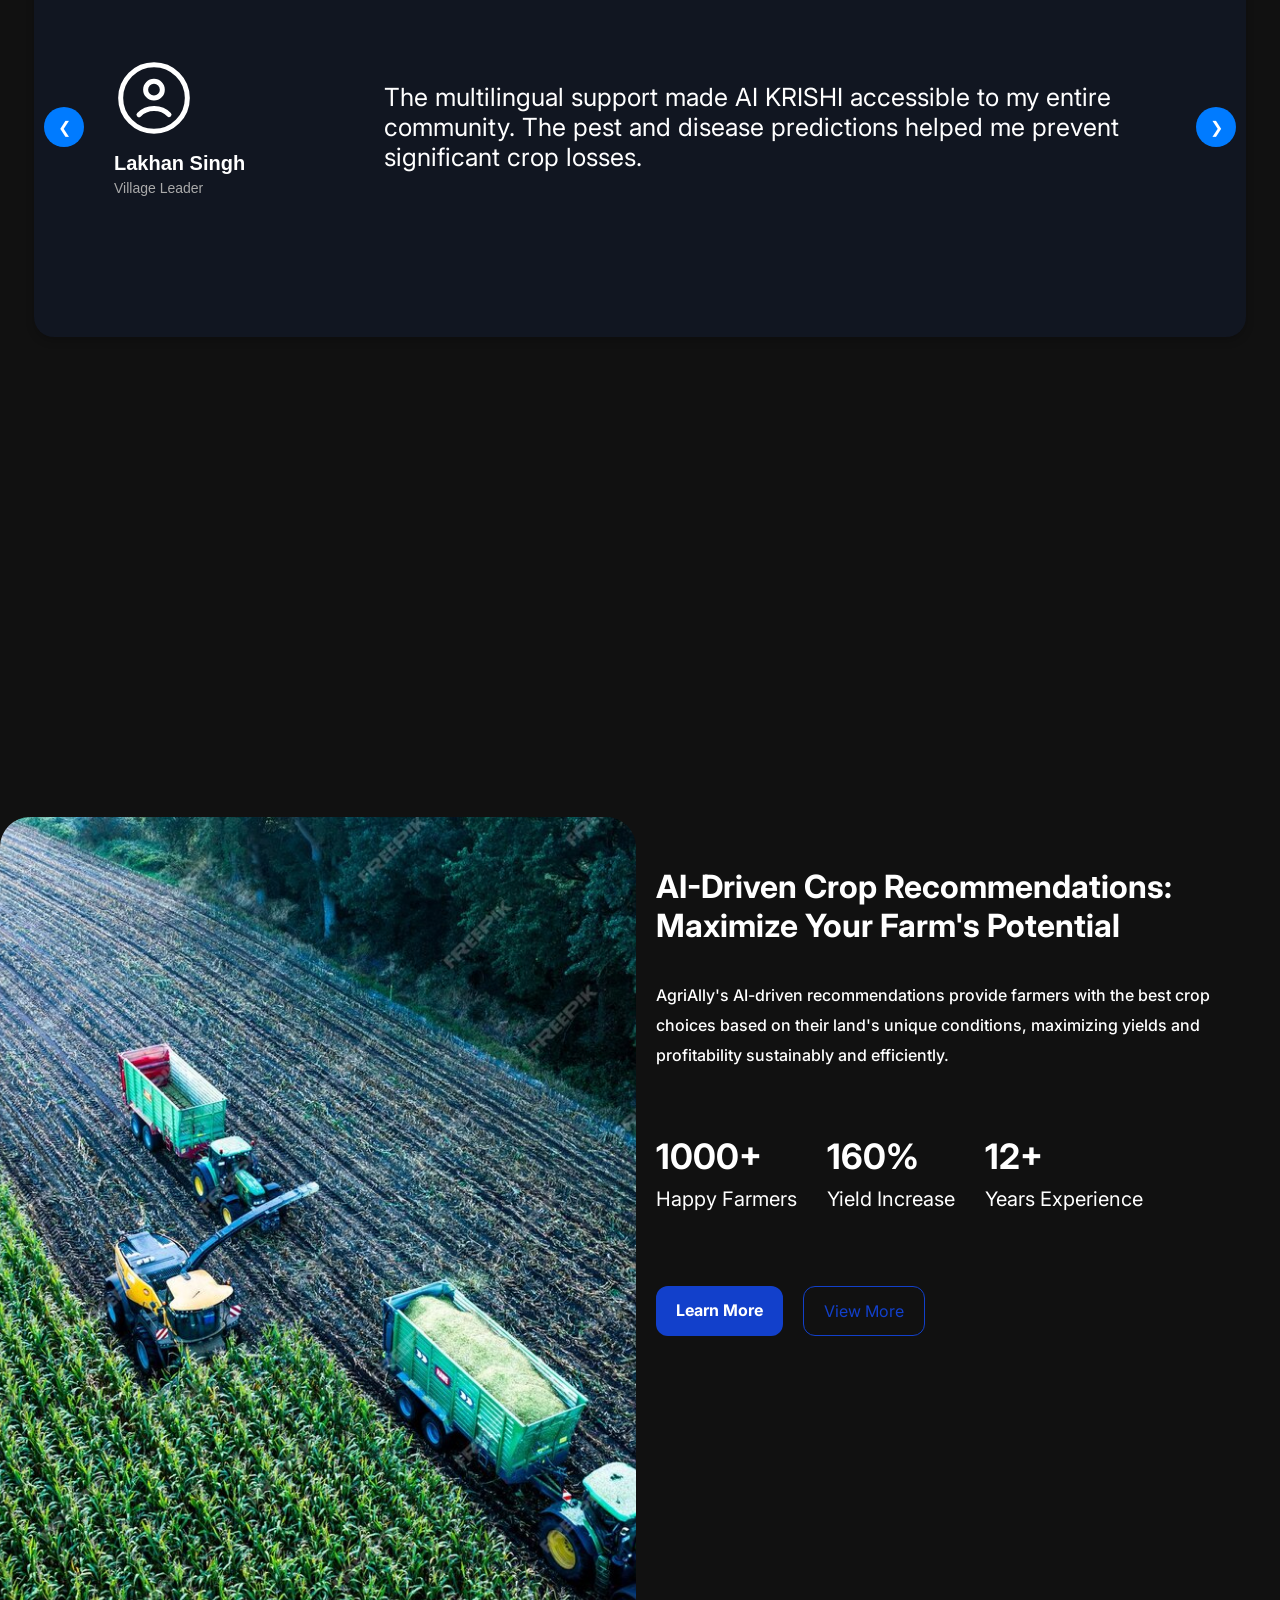
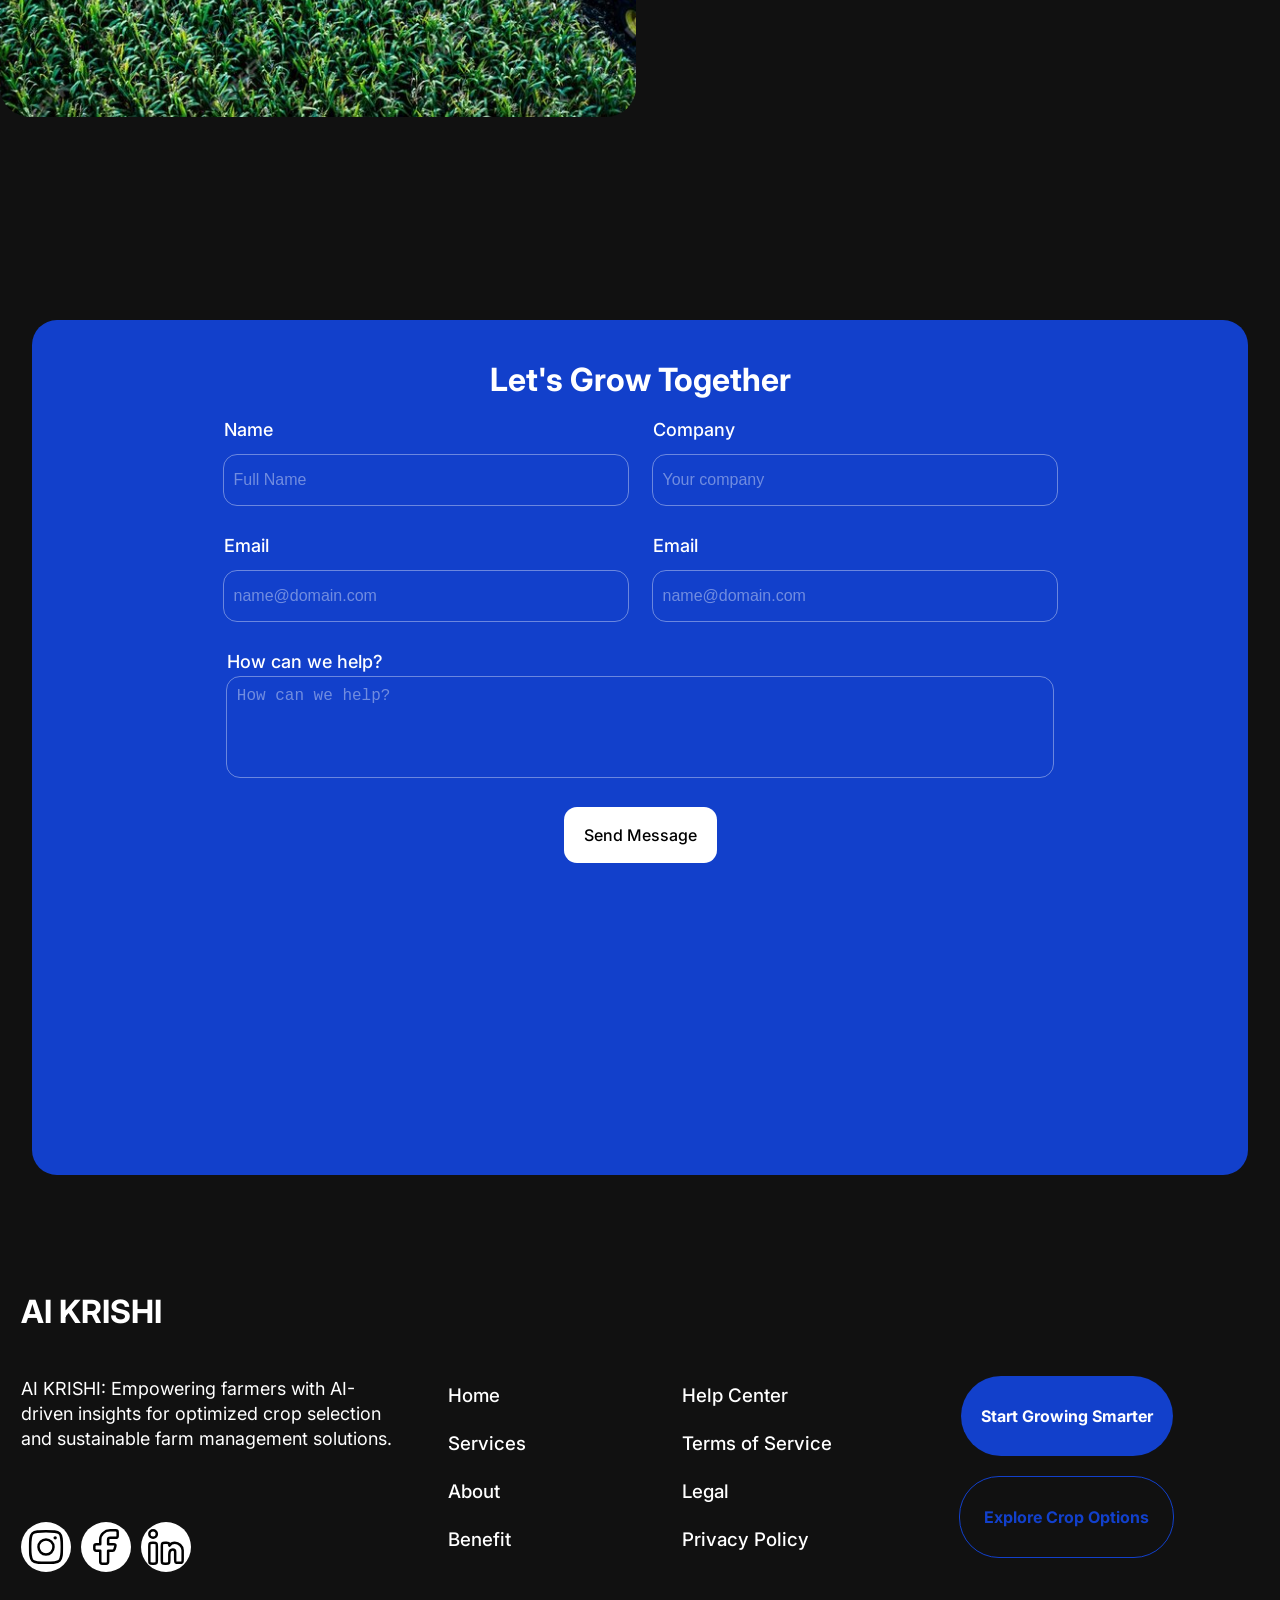
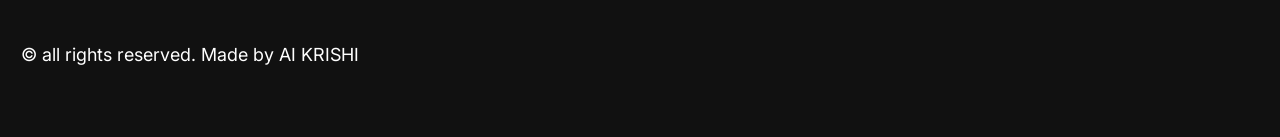
==== commit 040c20a4: "Update index.html" ====
--- a/index.html
+++ b/index.html
@@ -61,11 +61,11 @@
                 </div>
                 <div class="start-now">
                     <div class="btn-2">
-                        <a href="new/templates/index.html">Get Started</a>
-                    </div>
-                    <div class="arrow">
+                        <a href="New/templates/index.html">Get Started</a>
+                    </div>
+<!--                     <div class="arrow">
                         <a href="">Start Now -></a>
-                    </div>
+                    </div> -->
                 </div>
             </article>
         </section>
@@ -340,4 +340,4 @@
 </body>
 
 
-</html>+</html>
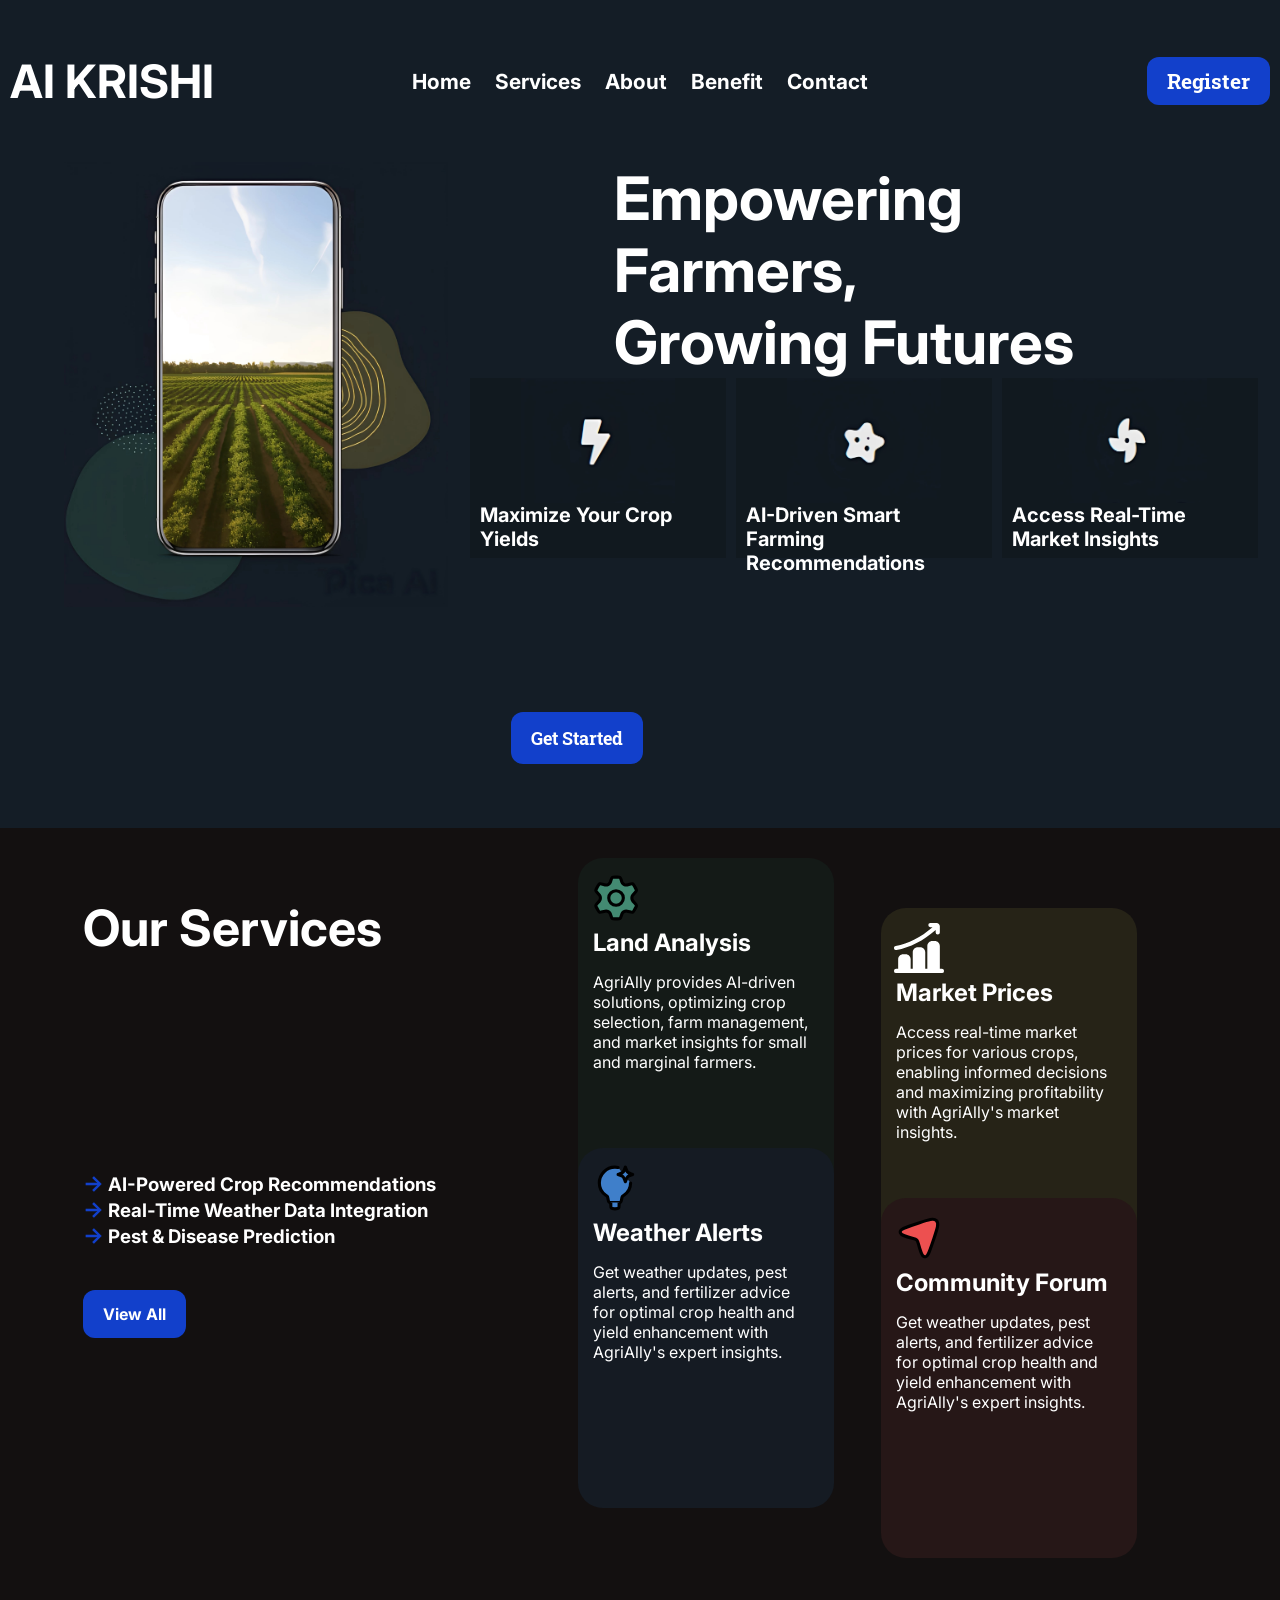
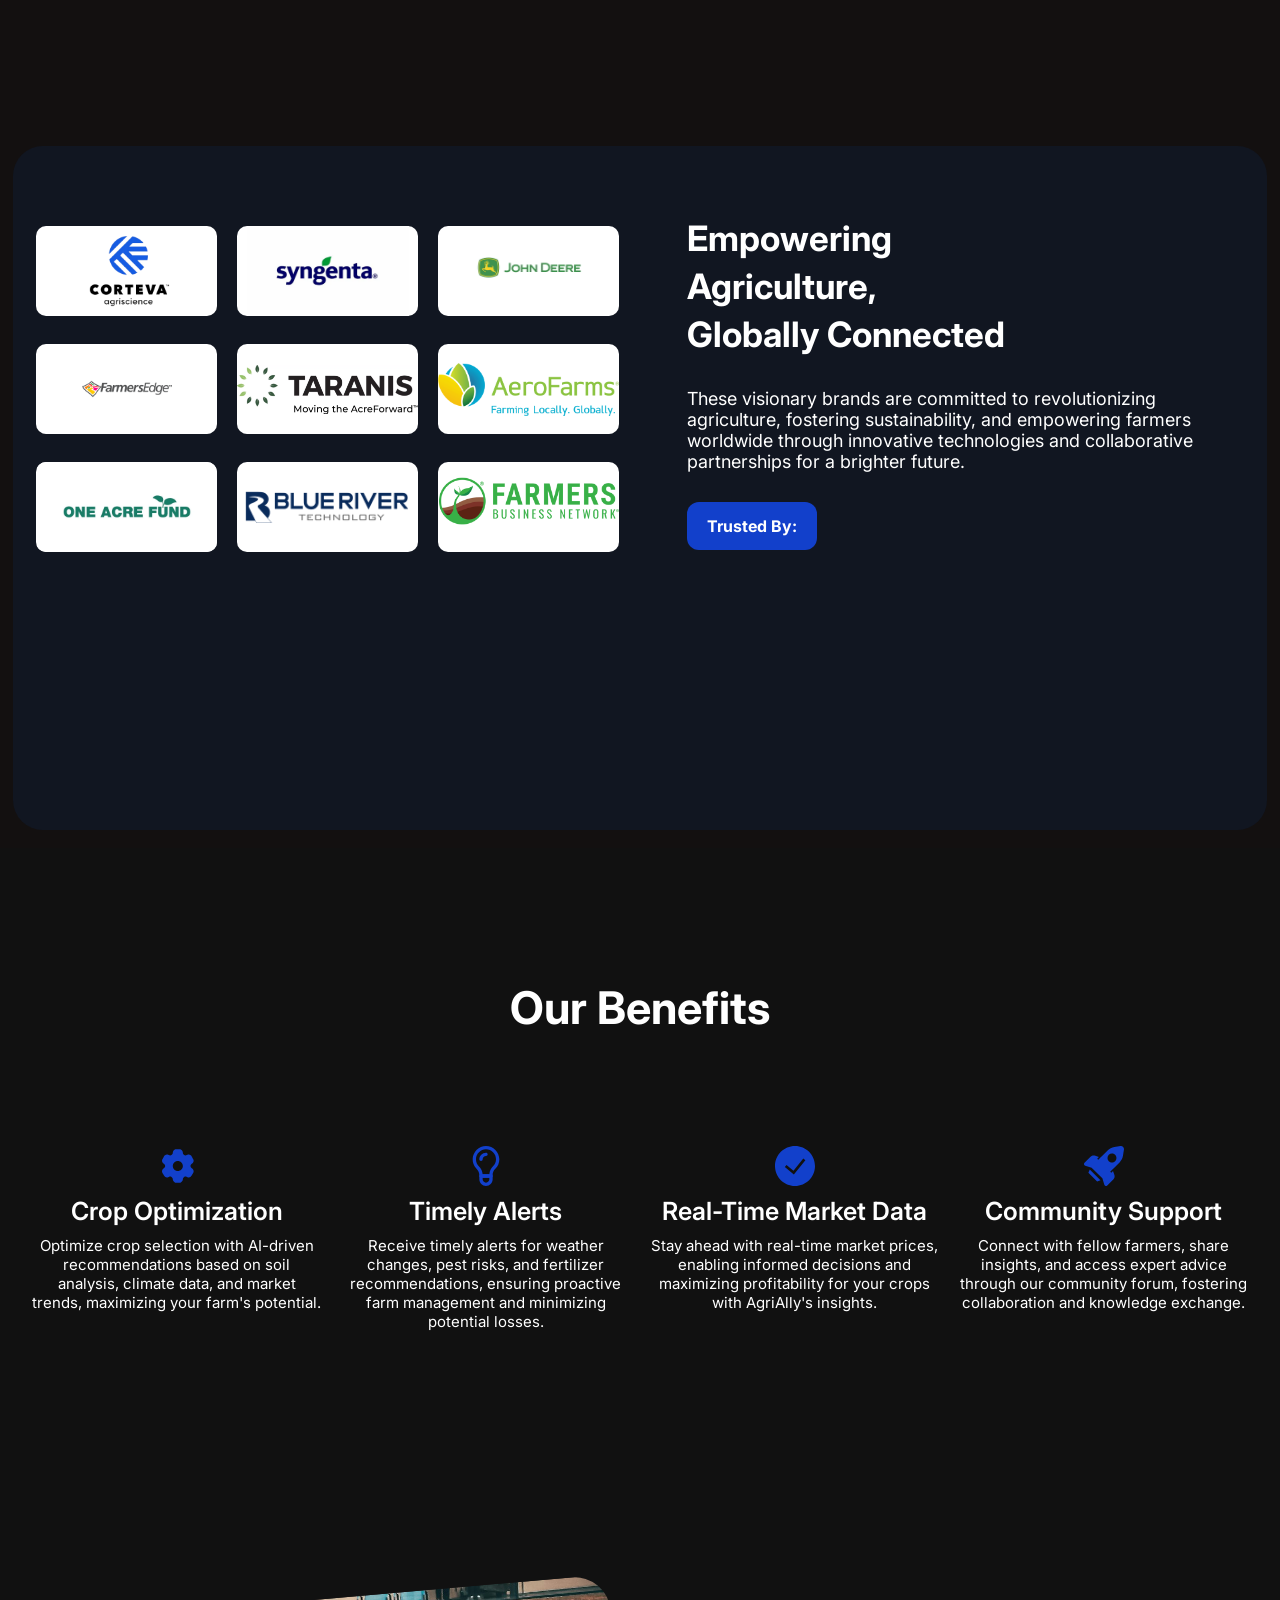
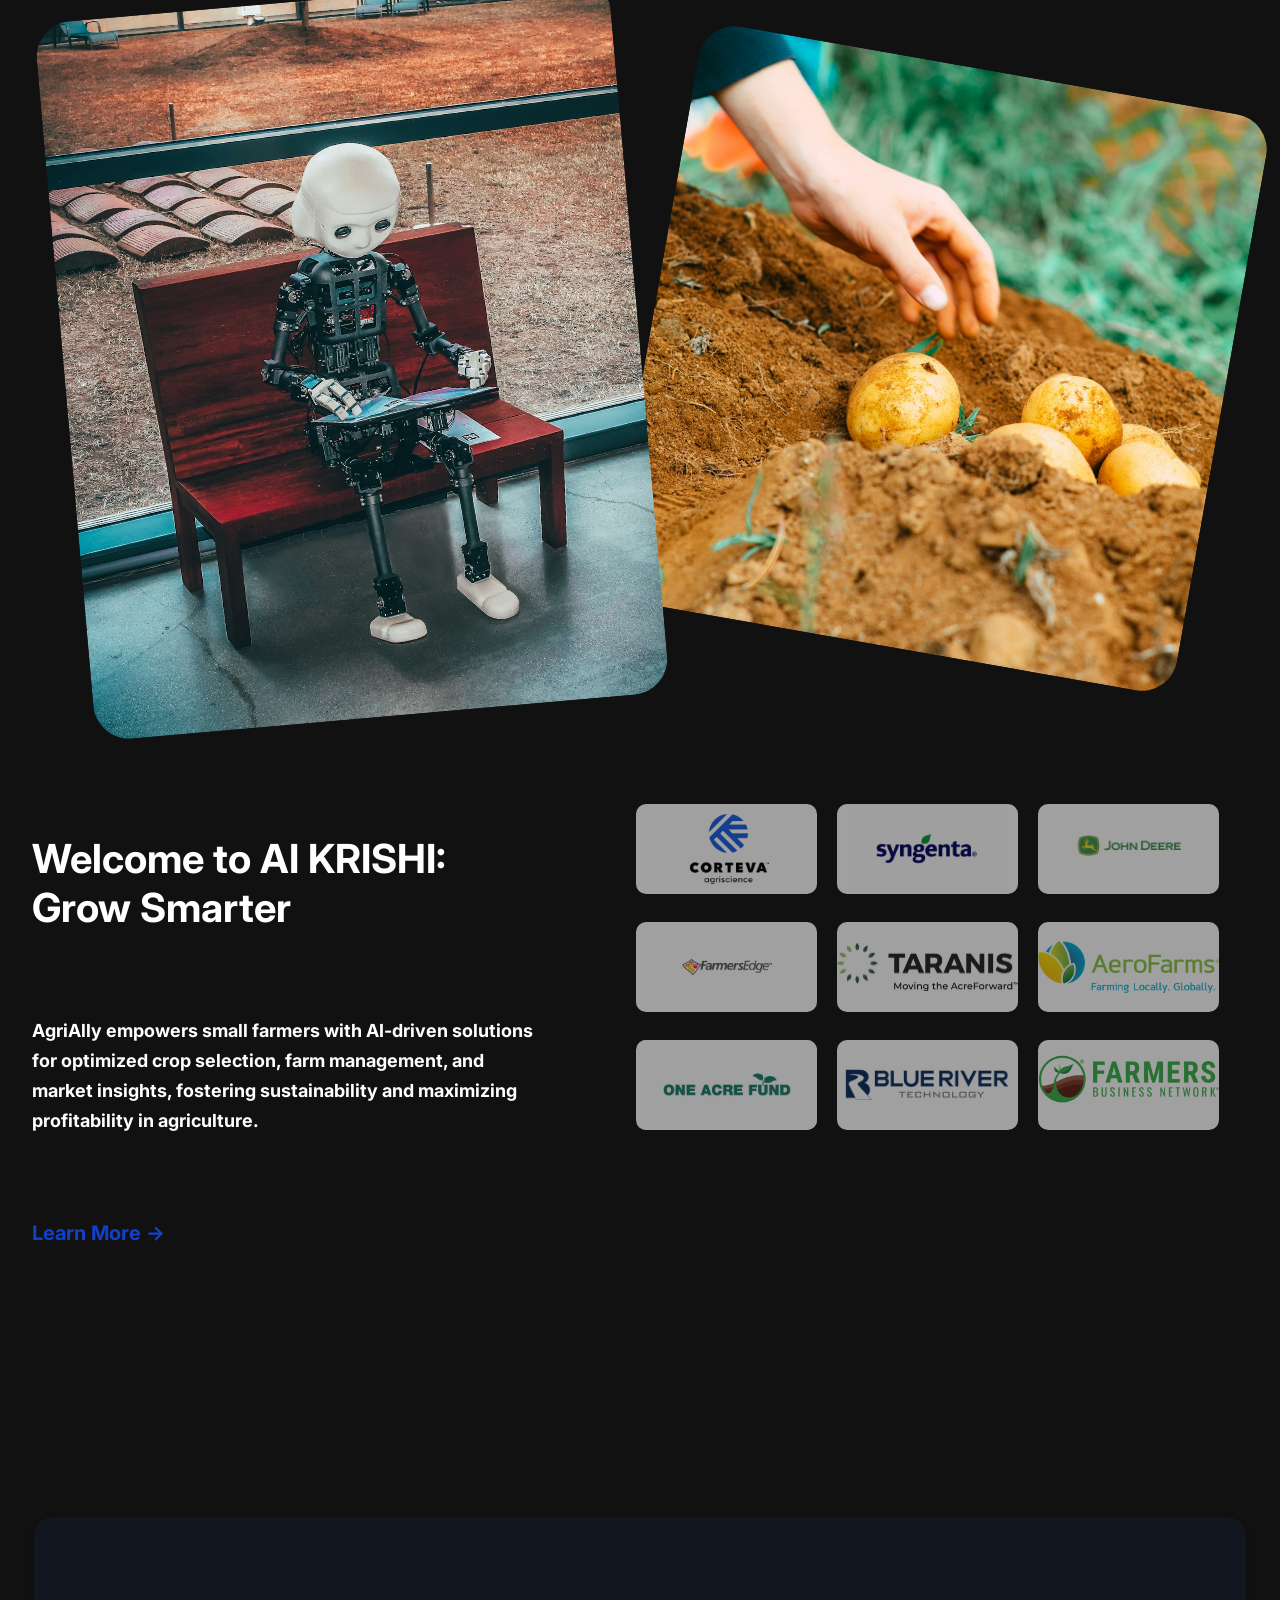
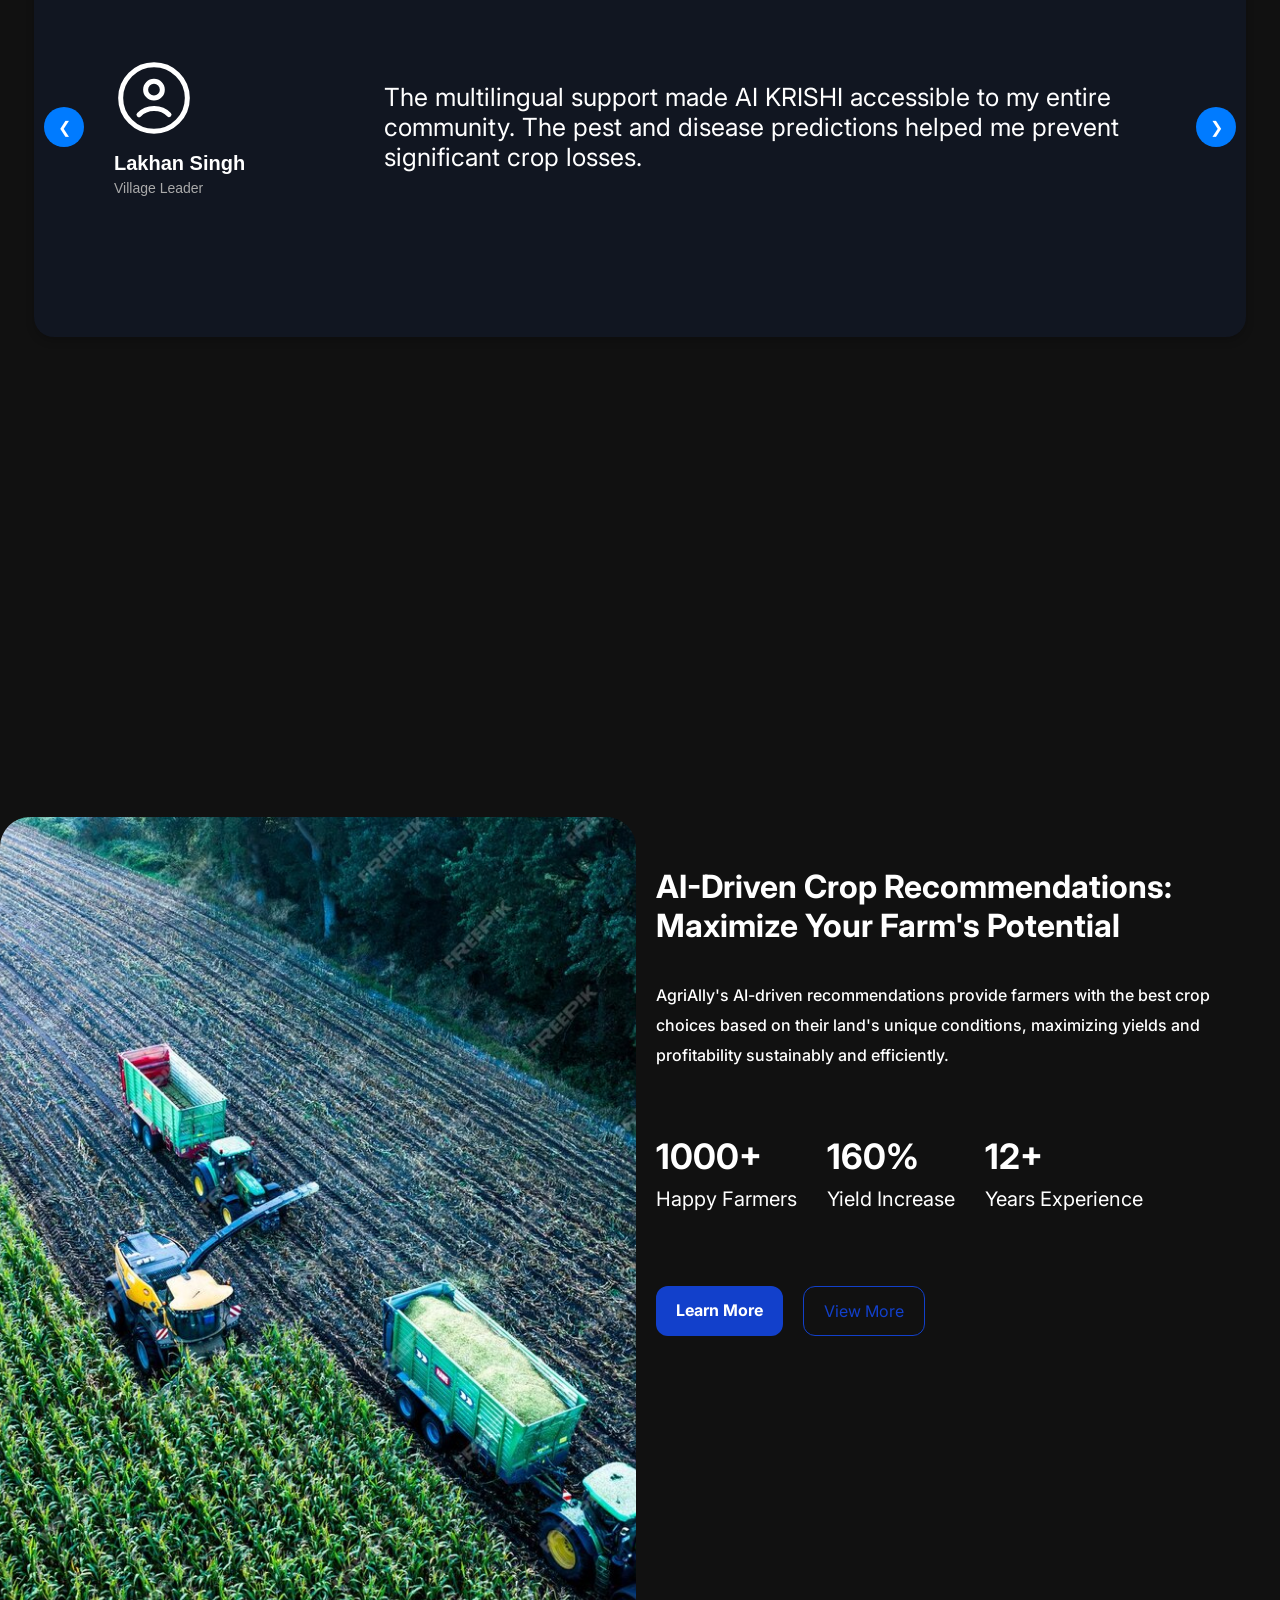
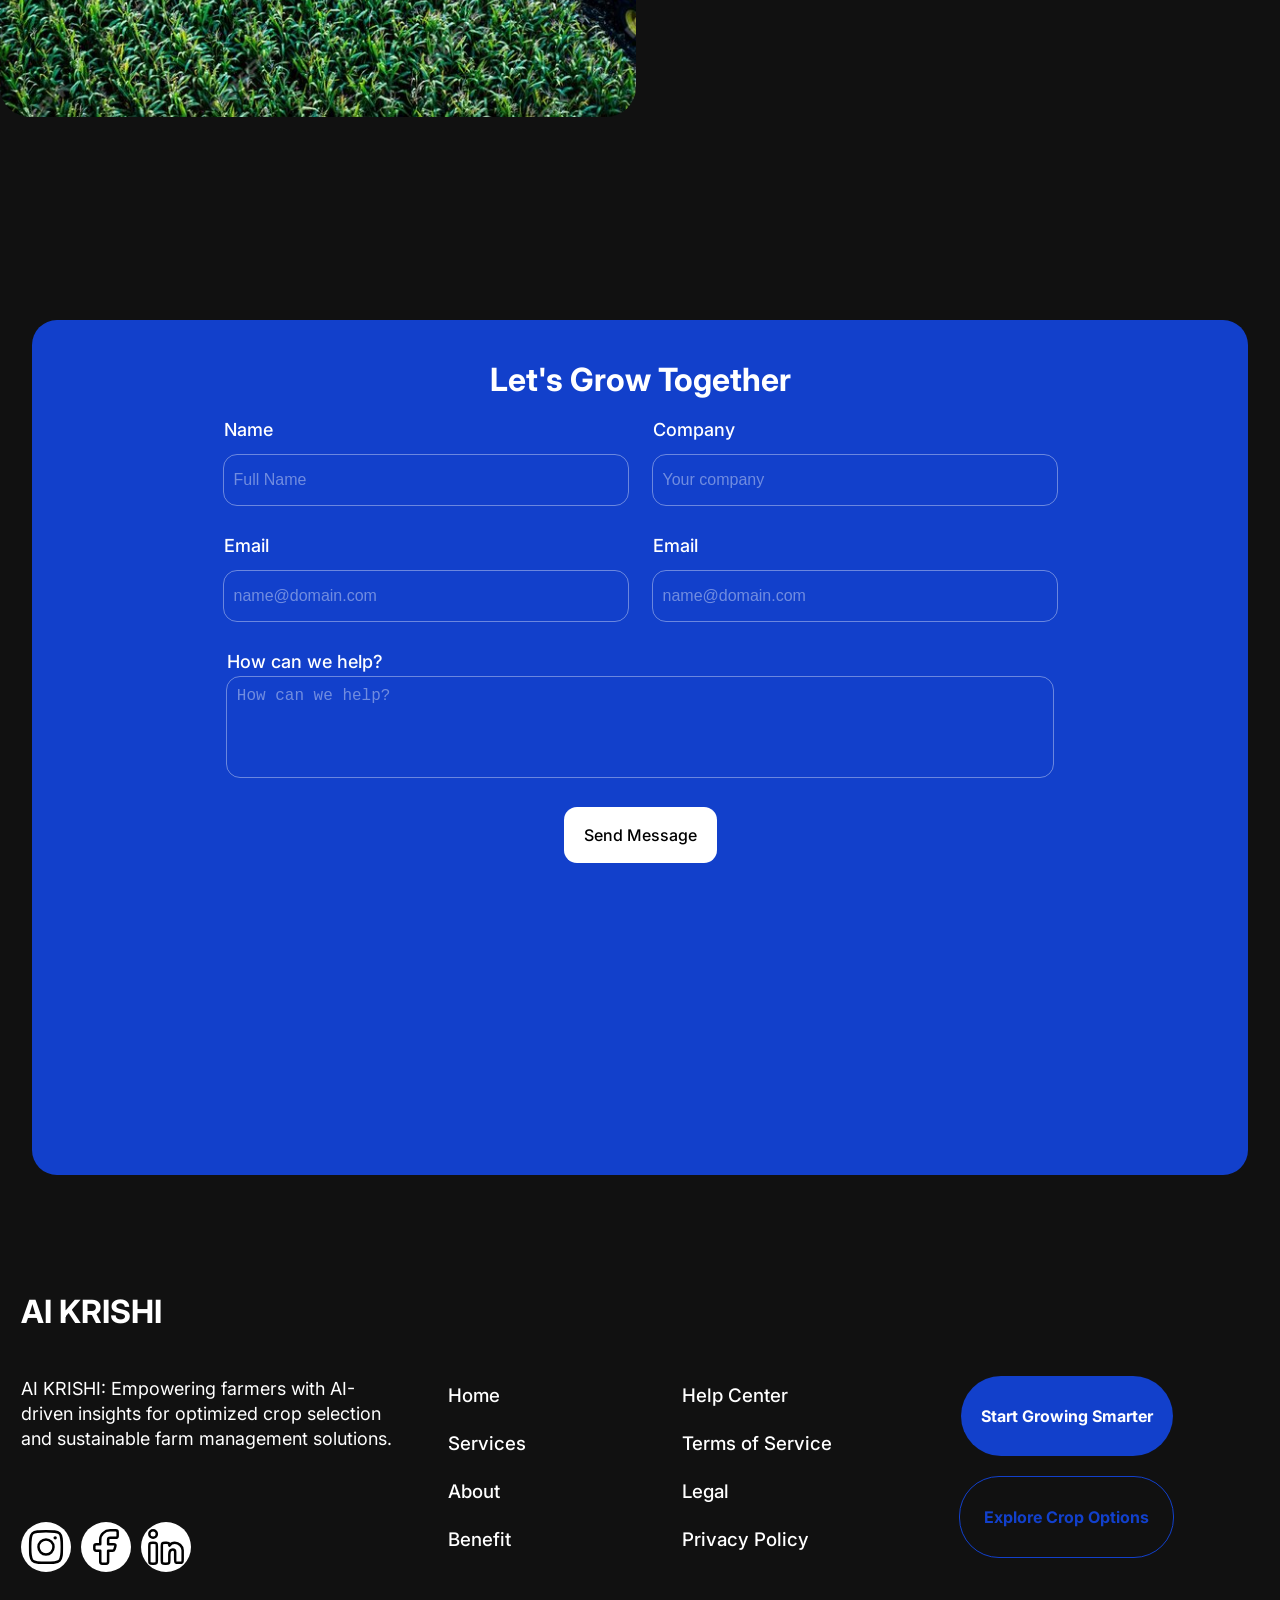
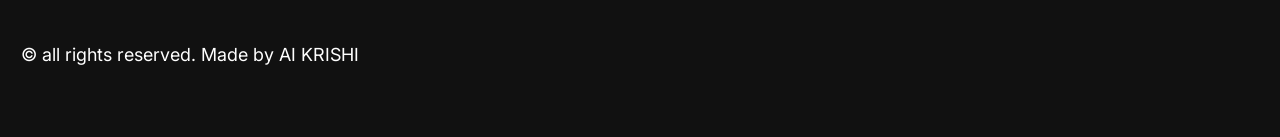
==== commit 5842d381: "Update index.html" ====
--- a/index.html
+++ b/index.html
@@ -63,9 +63,9 @@
                     <div class="btn-2">
                         <a href="New/templates/index.html">Get Started</a>
                     </div>
-<!--                     <div class="arrow">
-                        <a href="">Start Now -></a>
-                    </div> -->
+                    <div class="arrow">
+<!--                         <a href="">Start Now -></a> -->
+                    </div>
                 </div>
             </article>
         </section>
